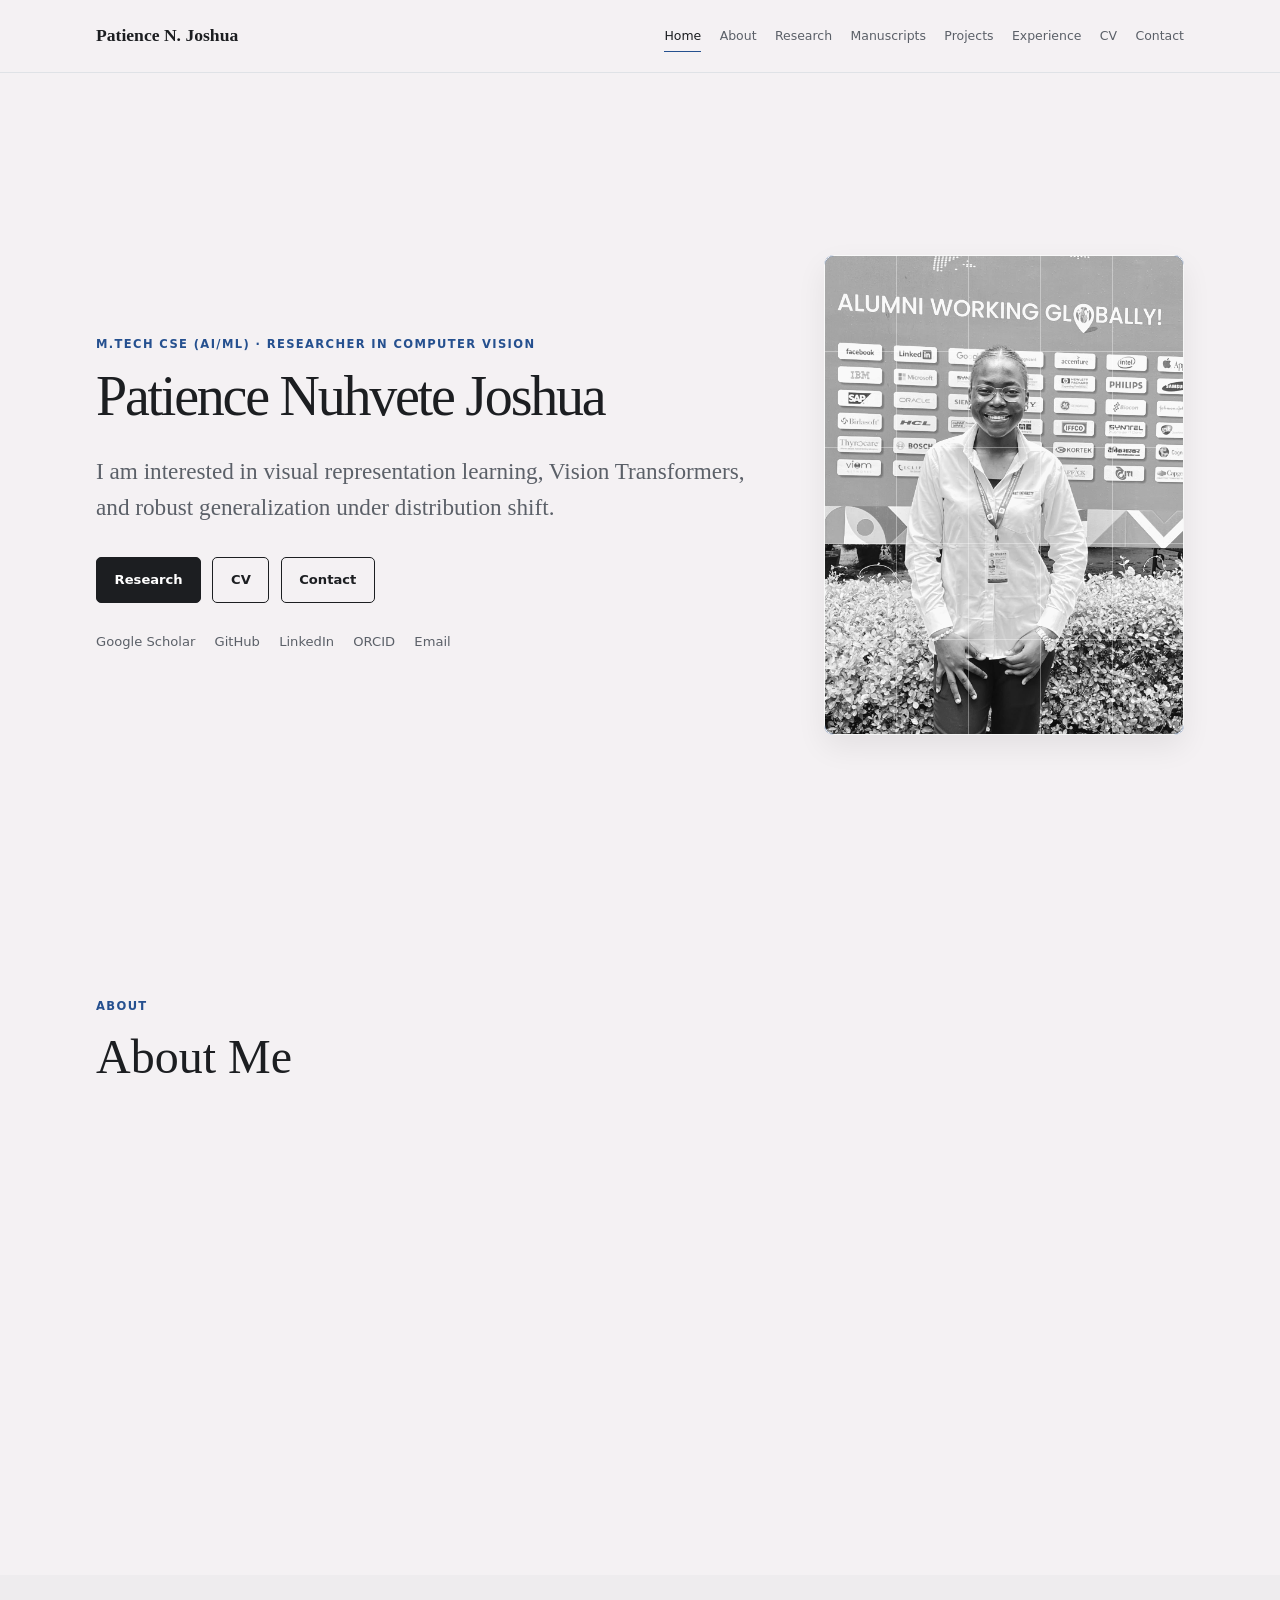
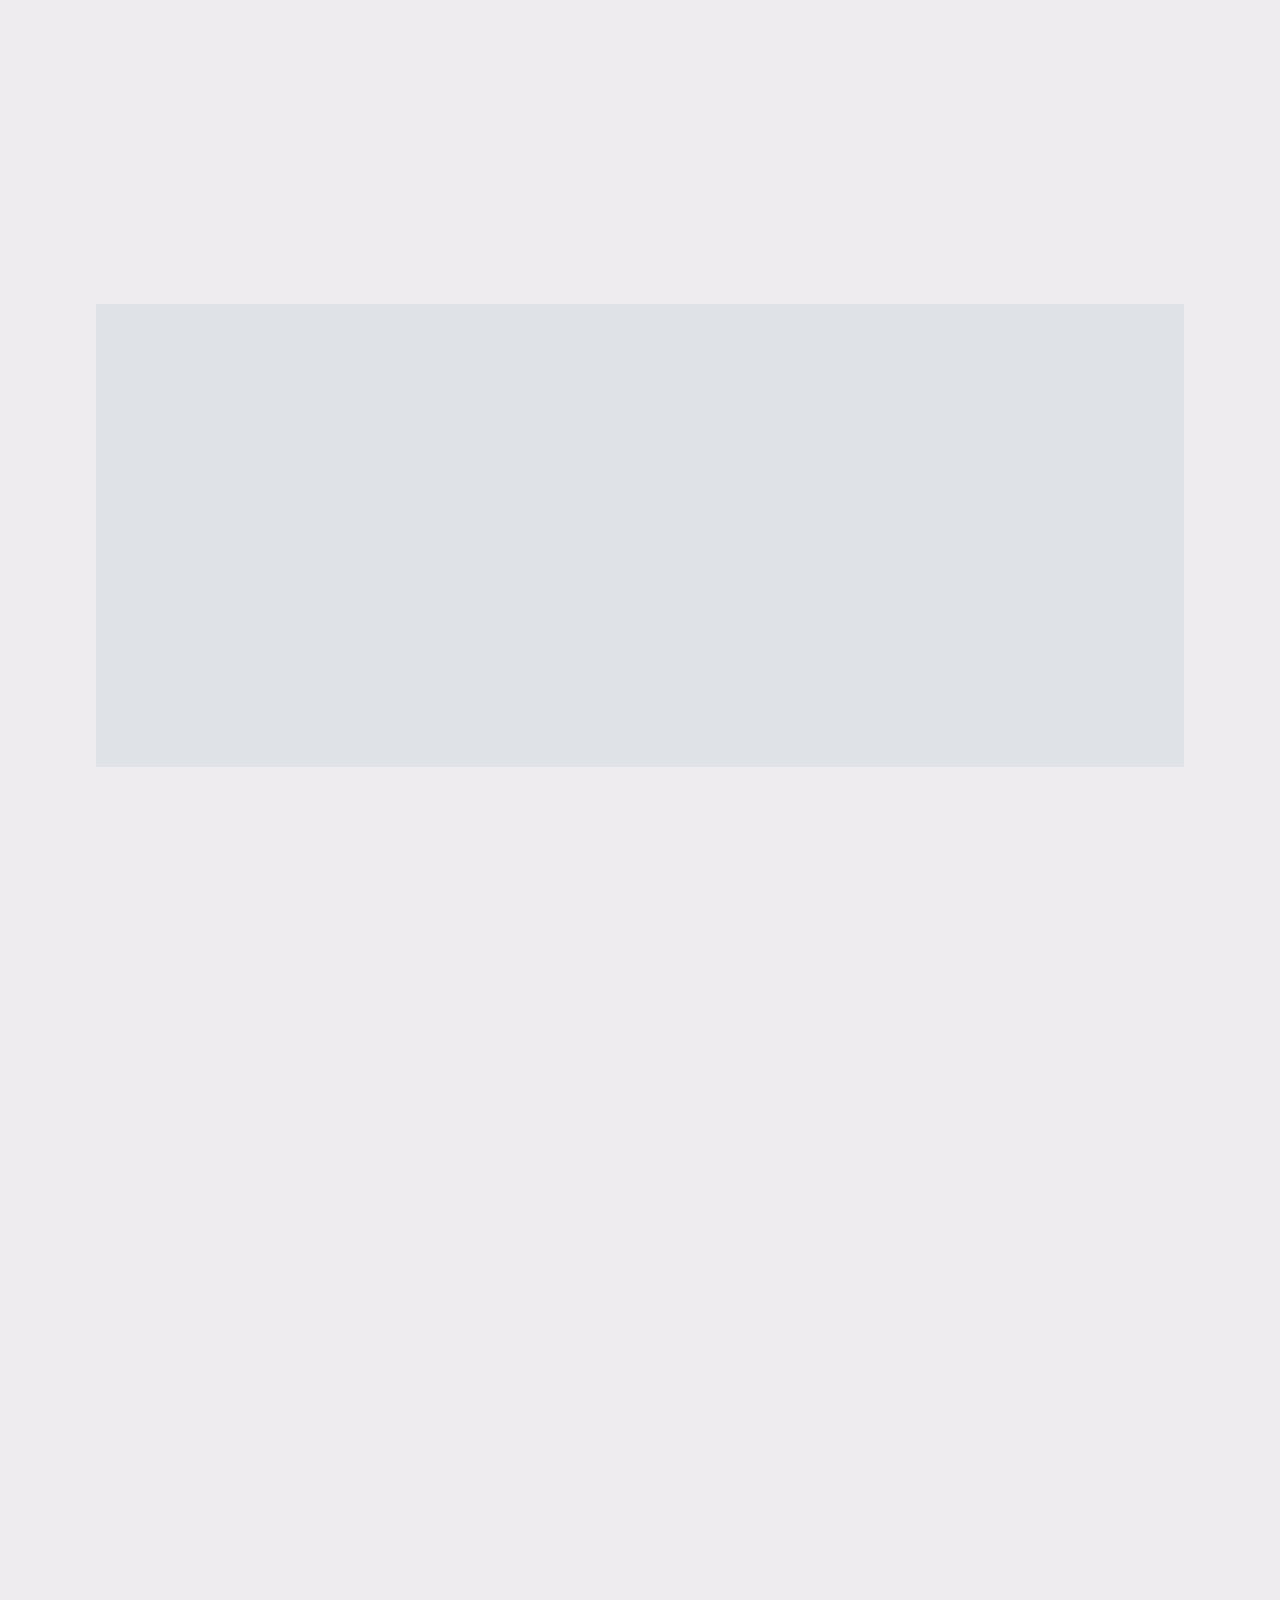
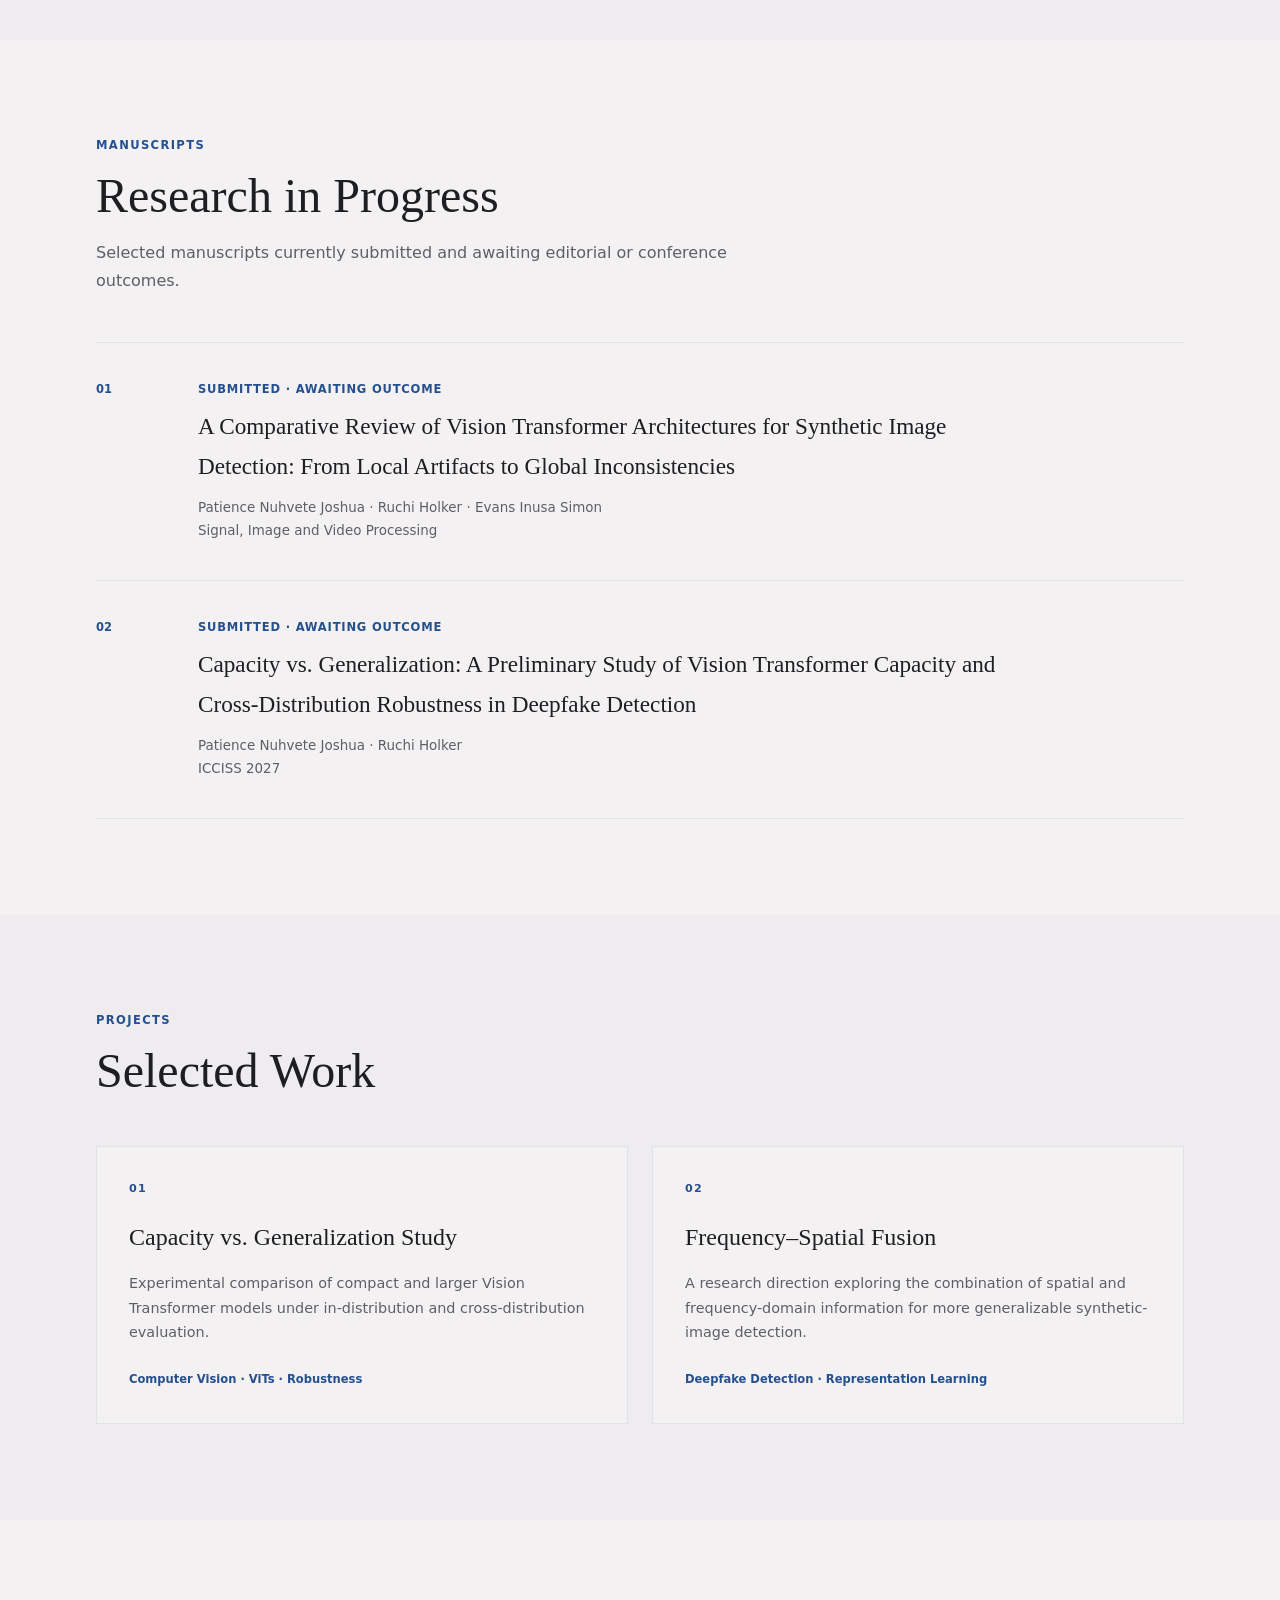
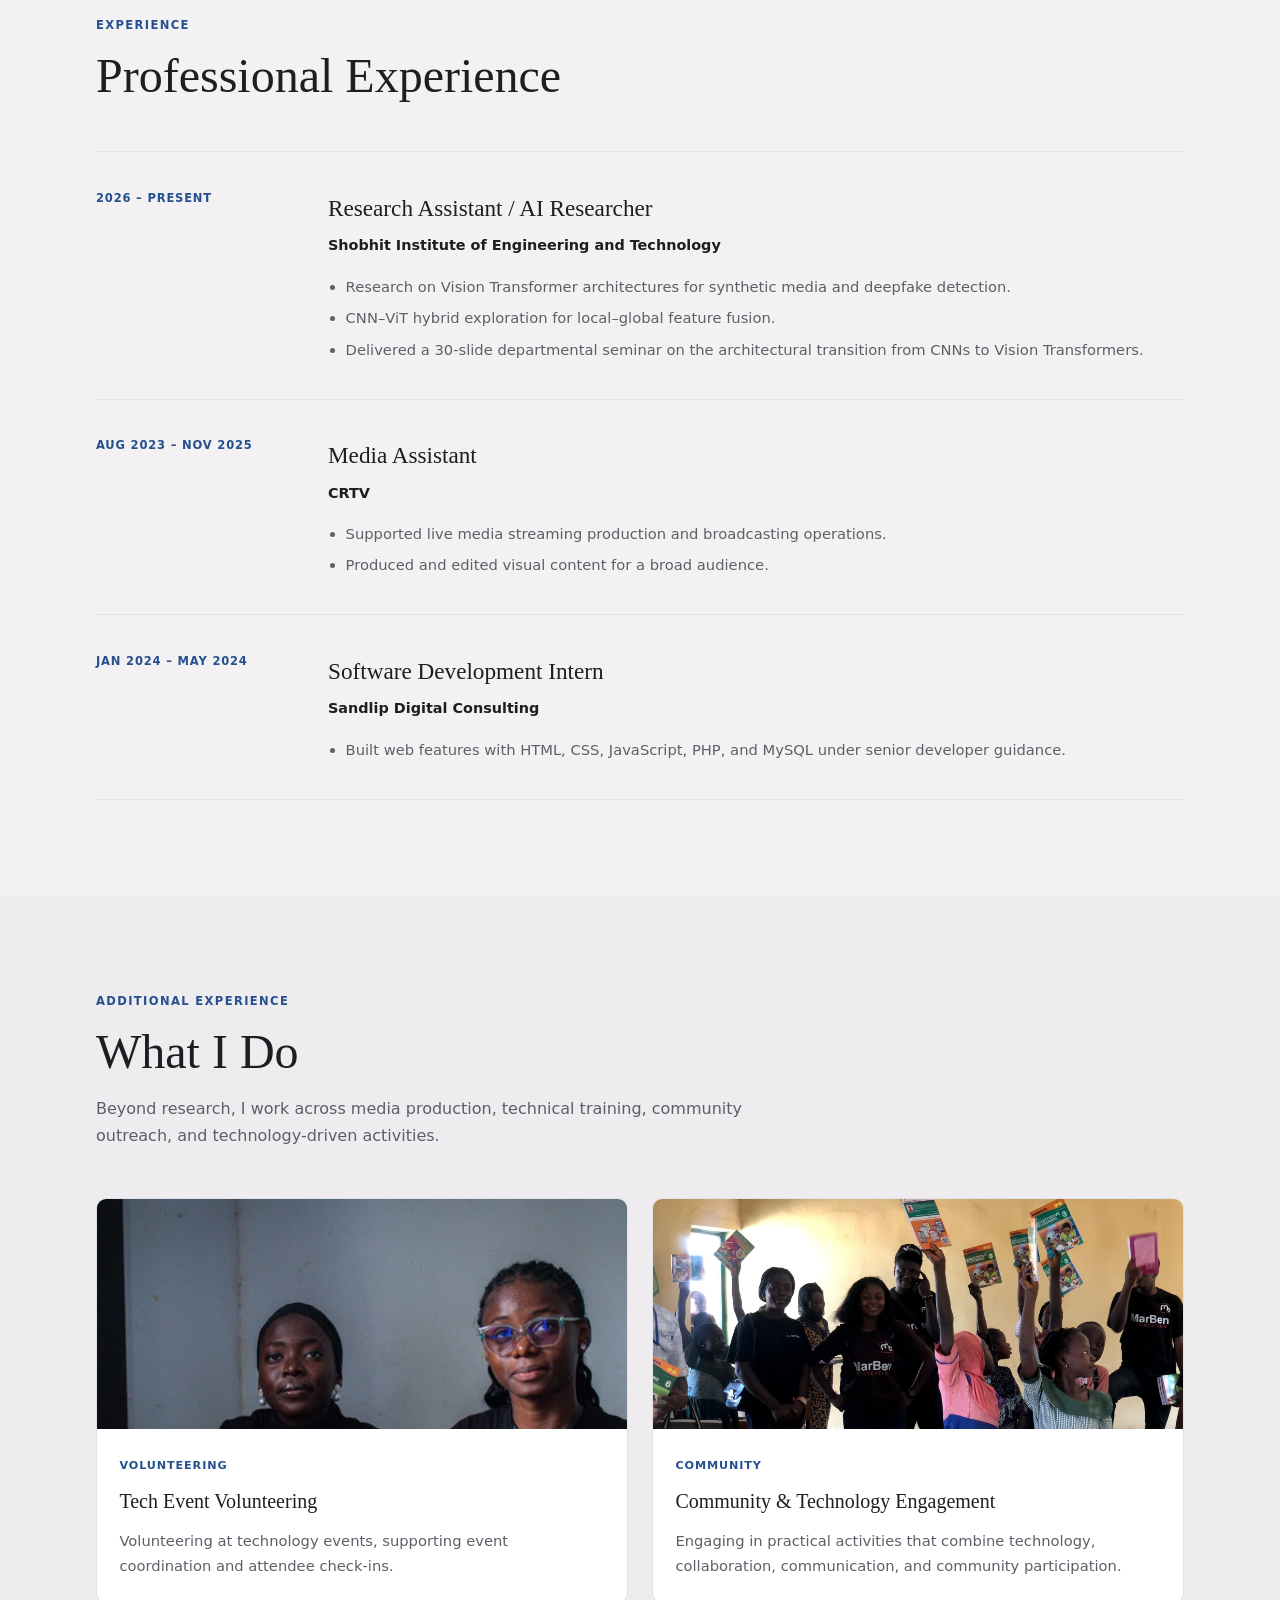
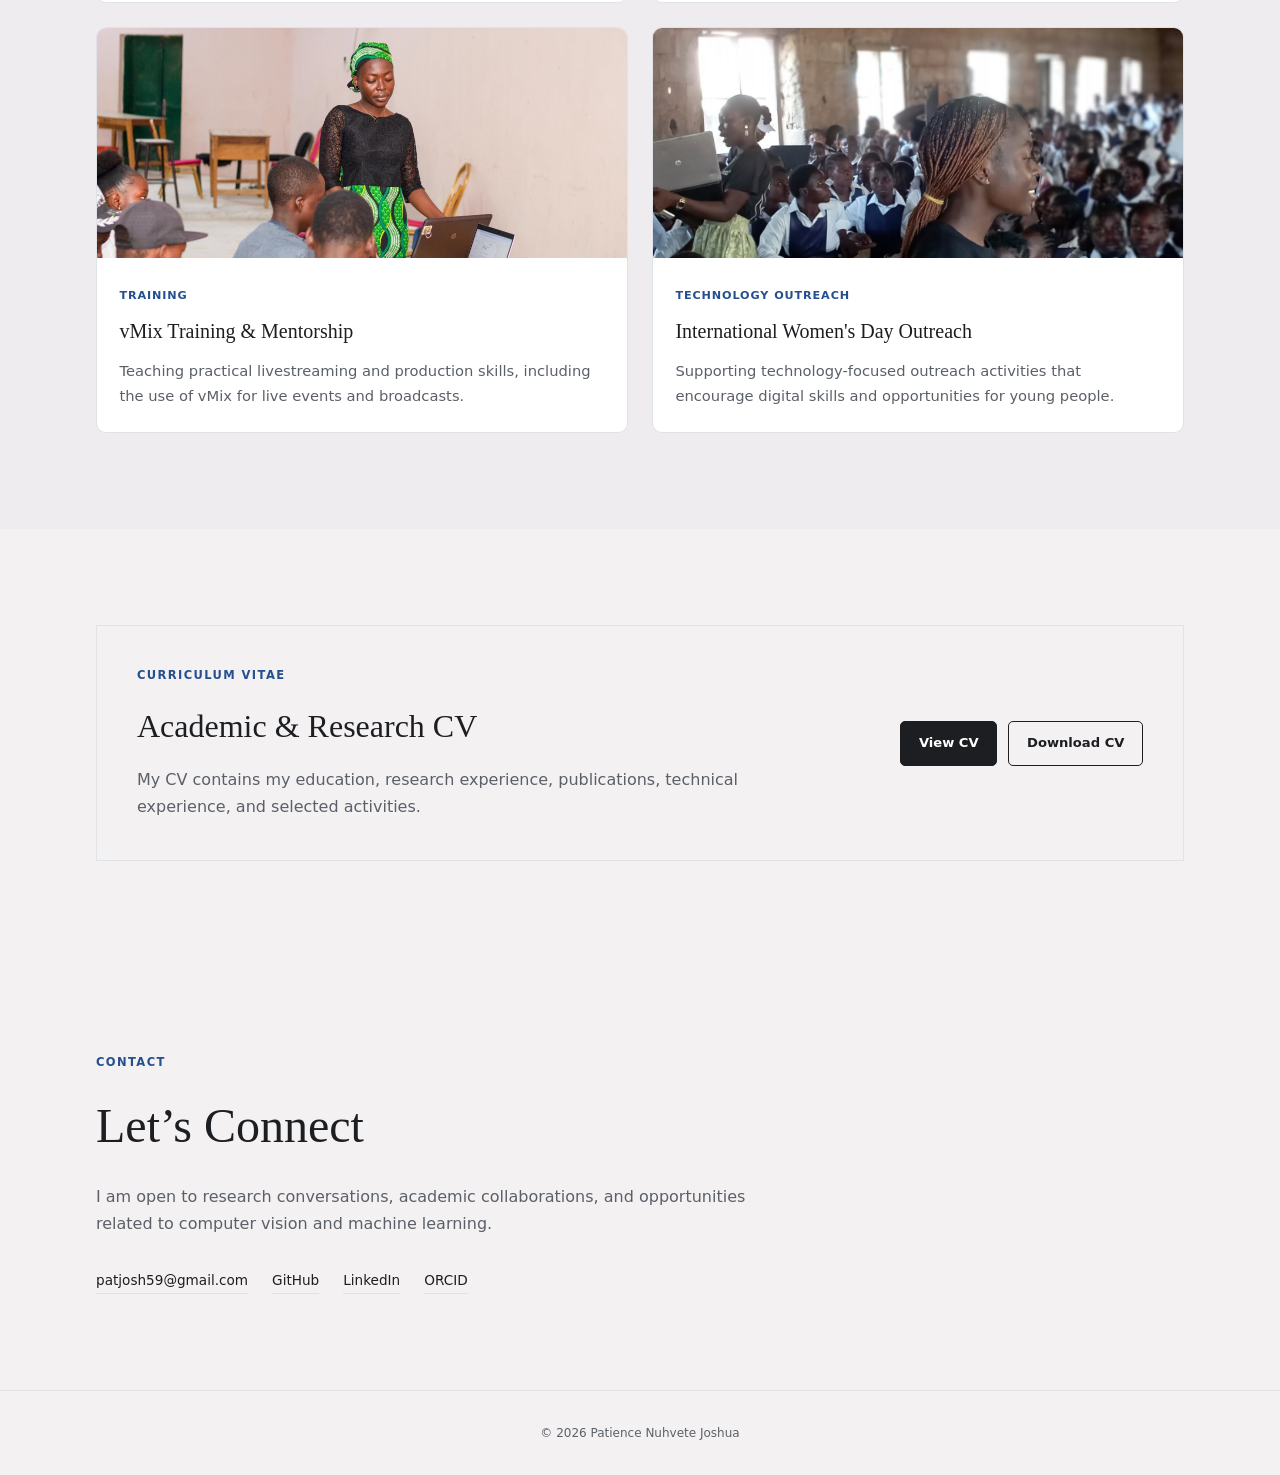
==== index.html @ 72b71de8 "Move site to repo root" ====
<!DOCTYPE html>
<html lang="en">

<head>
  <meta charset="UTF-8">
  <meta name="viewport" content="width=device-width, initial-scale=1.0">

  <title>Patience Nuhvete Joshua | Computer Vision Researcher</title>

  <meta
    name="description"
    content="Personal academic website of Patience Nuhvete Joshua, an M.Tech CSE (AI/ML) researcher working in computer vision, Vision Transformers, and robust generalization."
  >

  <link rel="stylesheet" href="style.css">
</head>

<body>

  <a class="skip" href="#main">Skip to content</a>

  <!-- HEADER -->
  <header class="site-header">

    <div class="wrap bar">

      <a class="brand" href="#home">
        Patience N. Joshua
      </a>

      <button
        class="menu-btn"
        aria-expanded="false"
        aria-controls="nav"
        type="button"
      >
        Menu
      </button>

      <nav id="nav" aria-label="Main navigation">
        <a href="#home">Home</a>
        <a href="#about">About</a>
        <a href="#research">Research</a>
        <a href="#manuscripts">Manuscripts</a>
        <a href="#projects">Projects</a>
        <a href="#experience">Experience</a>
        <a href="#cv">CV</a>
        <a href="#contact">Contact</a>
      </nav>

    </div>

  </header>


  <main id="main">


    <!-- HOME -->
    <section id="home" class="hero">

      <div class="wrap hero-inner">

        <div class="hero-content">

          <p class="eyebrow reveal">
            M.Tech CSE (AI/ML) · Researcher in Computer Vision
          </p>

          <h1 class="reveal reveal-delay-1">
            Patience Nuhvete Joshua
          </h1>

          <p class="hero-text reveal reveal-delay-2">
            I am interested in visual representation learning,
            Vision Transformers, and robust generalization under
            distribution shift.
          </p>

          <div class="actions reveal reveal-delay-3">

            <a class="btn primary" href="#research">
              Research
            </a>

            <a class="btn secondary" href="#cv">
              CV
            </a>

            <a class="btn secondary" href="#contact">
              Contact
            </a>

          </div>

          <div class="links reveal reveal-delay-4">

            <a
              href="https://scholar.google.com/"
              target="_blank"
              rel="noopener noreferrer"
            >
              Google Scholar
            </a>

            <a
              href="https://github.com/PatJosh-Codes"
              target="_blank"
              rel="noopener noreferrer"
            >
              GitHub
            </a>

            <a
              href="https://www.linkedin.com/in/patience-n-joshua/"
              target="_blank"
              rel="noopener noreferrer"
            >
              LinkedIn
            </a>

            <a
              href="https://orcid.org/0009-0008-9416-284X"
              target="_blank"
              rel="noopener noreferrer"
            >
              ORCID
            </a>

            <a href="mailto:patjosh59@gmail.com">
              Email
            </a>

          </div>

        </div>


        <div class="hero-photo reveal reveal-delay-2">

          <img
            class="hero-image"
            src="assets/images/hero.jpeg"
            alt="Patience Nuhvete Joshua speaking at a technology event, smiling with two colleagues"
            width="900"
            height="708"
          >

        </div>

      </div>

    </section>


    <!-- ABOUT -->
    <section id="about" class="section">

      <div class="wrap">

        <div class="section-heading reveal">

          <p class="eyebrow">About</p>

          <h2>About Me</h2>

        </div>


        <div class="about">

          <div class="about-text reveal">

            <p>
              I am an M.Tech Computer Science and Engineering student
              specializing in Artificial Intelligence and Machine Learning
              at Shobhit Institute of Engineering & Technology, Meerut,
              India, under the supervision of Dr. Ruchi Holker.
            </p>

            <p>
              My research interests are centered on visual representation
              learning, Vision Transformers, model capacity, and robust
              generalization under distribution shift.
            </p>

            <p>
              I use synthetic-image and deepfake detection as a practical
              testbed for studying how visual models behave when the data
              distribution changes.
            </p>

            <p>
              Before my M.Tech, I completed a B.Sc. in Computer Science
              at Taraba State University, Nigeria, in February 2025.
            </p>

          </div>


          <div class="portrait reveal reveal-delay-1">

            <img
              class="portrait-photo"
              src="assets/images/portrait.jpg"
              alt="Portrait of Patience Nuhvete Joshua"
              width="180"
              height="180"
              loading="lazy"
            >

            <p class="portrait-caption">
              M.Tech CSE (AI/ML)<br>
              Shobhit Institute of Engineering & Technology
            </p>

          </div>

        </div>

      </div>

    </section>


    <!-- RESEARCH -->
    <section id="research" class="section section-alt">

      <div class="wrap">

        <div class="section-heading reveal">

          <p class="eyebrow">Research</p>

          <h2>Research Interests</h2>

          <p>
            My current work explores how visual models learn representations,
            how model capacity affects generalization, and how models respond
            when the data distribution changes.
          </p>

        </div>


        <div class="research-grid">

          <article class="research-card reveal">

            <span class="card-number">01</span>

            <h3>
              Visual Representation Learning
            </h3>

            <p>
              Understanding how vision models encode visual information
              and how learned representations transfer across datasets
              and tasks.
            </p>

          </article>


          <article class="research-card reveal reveal-delay-1">

            <span class="card-number">02</span>

            <h3>
              Vision Transformers
            </h3>

            <p>
              Studying transformer-based visual architectures, their
              capacity, computational requirements, and representation
              quality.
            </p>

          </article>


          <article class="research-card reveal reveal-delay-2">

            <span class="card-number">03</span>

            <h3>
              Distribution Shift
            </h3>

            <p>
              Investigating why strong in-distribution performance can
              fail to transfer when the data source, generator, or visual
              distribution changes.
            </p>

          </article>


          <article class="research-card reveal reveal-delay-3">

            <span class="card-number">04</span>

            <h3>
              Model Adaptation
            </h3>

            <p>
              Exploring what should be changed or preserved when adapting
              vision foundation models to new environments and tasks.
            </p>

          </article>

        </div>


        <!-- CURRENT STUDY -->
        <div class="research-study reveal">

          <div class="study-heading">

            <p class="eyebrow">Current Study</p>

            <h3>
              Capacity vs. Generalization
            </h3>

          </div>

          <p>
            My current experimental work studies whether increasing model
            capacity necessarily improves robustness when a vision model
            encounters a new data distribution.
          </p>


          <div class="model-comparison">

            <div class="model-box">

              <span class="model-label">
                DeiT-Tiny
              </span>

              <strong>5.5M</strong>

              <small>parameters</small>

            </div>


            <div class="model-box">

              <span class="model-label">
                ViT-Base
              </span>

              <strong>85.8M</strong>

              <small>parameters</small>

            </div>

          </div>


          <div class="table-wrap">

            <table>

              <thead>

                <tr>
                  <th>Model</th>
                  <th>Seed</th>
                  <th>ID ROC-AUC</th>
                  <th>Cross ROC-AUC</th>
                </tr>

              </thead>

              <tbody>

                <tr>
                  <td>DeiT-Tiny</td>
                  <td>42</td>
                  <td>0.999899</td>
                  <td>0.523710</td>
                </tr>

                <tr>
                  <td>DeiT-Tiny</td>
                  <td>123</td>
                  <td>0.999950</td>
                  <td>0.511677</td>
                </tr>

                <tr>
                  <td>ViT-Base</td>
                  <td>42</td>
                  <td>0.998747</td>
                  <td>0.539869</td>
                </tr>

              </tbody>

            </table>

          </div>


          <p class="research-note">
            These preliminary results show a large difference between
            in-distribution and cross-distribution performance. The study
            is ongoing, and the current evidence is not sufficient to make
            a general conclusion about model capacity.
          </p>

        </div>

      </div>

    </section>


    <!-- MANUSCRIPTS -->
    <section id="manuscripts" class="section">

      <div class="wrap">

        <div class="section-heading reveal">

          <p class="eyebrow">Manuscripts</p>

          <h2>Research in Progress</h2>

          <p>
            Selected manuscripts currently submitted and awaiting editorial
            or conference outcomes.
          </p>

        </div>


        <div class="publication-list">

          <article class="pub reveal">

            <div class="pub-number">
              01
            </div>

            <div>

              <p class="pub-status">
                Submitted · Awaiting Outcome
              </p>

              <h3>
                A Comparative Review of Vision Transformer Architectures
                for Synthetic Image Detection: From Local Artifacts to
                Global Inconsistencies
              </h3>

              <p class="pub-authors">
                Patience Nuhvete Joshua · Ruchi Holker · Evans Inusa Simon
              </p>

              <p class="pub-venue">
                Signal, Image and Video Processing
              </p>

            </div>

          </article>


          <article class="pub reveal reveal-delay-1">

            <div class="pub-number">
              02
            </div>

            <div>

              <p class="pub-status">
                Submitted · Awaiting Outcome
              </p>

              <h3>
                Capacity vs. Generalization: A Preliminary Study of
                Vision Transformer Capacity and Cross-Distribution
                Robustness in Deepfake Detection
              </h3>

              <p class="pub-authors">
                Patience Nuhvete Joshua · Ruchi Holker
              </p>

              <p class="pub-venue">
                ICCISS 2027
              </p>

            </div>

          </article>

        </div>

      </div>

    </section>


    <!-- PROJECTS -->
    <section id="projects" class="section section-alt">

      <div class="wrap">

        <div class="section-heading reveal">

          <p class="eyebrow">Projects</p>

          <h2>Selected Work</h2>

        </div>


        <div class="project-grid">

          <article class="project-card reveal">

            <span class="card-number">01</span>

            <h3>
              Capacity vs. Generalization Study
            </h3>

            <p>
              Experimental comparison of compact and larger Vision
              Transformer models under in-distribution and
              cross-distribution evaluation.
            </p>

            <span class="project-meta">
              Computer Vision · ViTs · Robustness
            </span>

          </article>


          <article class="project-card reveal reveal-delay-1">

            <span class="card-number">02</span>

            <h3>
              Frequency–Spatial Fusion
            </h3>

            <p>
              A research direction exploring the combination of spatial
              and frequency-domain information for more generalizable
              synthetic-image detection.
            </p>

            <span class="project-meta">
              Deepfake Detection · Representation Learning
            </span>

          </article>

        </div>

      </div>

    </section>


    <!-- EXPERIENCE -->
    <section id="experience" class="section">

      <div class="wrap">

        <div class="section-heading reveal">

          <p class="eyebrow">Experience</p>

          <h2>Professional Experience</h2>

        </div>


        <div class="timeline">

          <article class="job reveal">

            <p class="job-date">2026 – Present</p>

            <div class="job-body">

              <h3>Research Assistant / AI Researcher</h3>

              <p class="job-org">
                Shobhit Institute of Engineering and Technology
              </p>

              <ul>
                <li>
                  Research on Vision Transformer architectures for
                  synthetic media and deepfake detection.
                </li>
                <li>
                  CNN–ViT hybrid exploration for local–global feature fusion.
                </li>
                <li>
                  Delivered a 30-slide departmental seminar on the
                  architectural transition from CNNs to Vision Transformers.
                </li>
              </ul>

            </div>

          </article>


          <article class="job reveal reveal-delay-1">

            <p class="job-date">Aug 2023 – Nov 2025</p>

            <div class="job-body">

              <h3>Media Assistant</h3>

              <p class="job-org">CRTV</p>

              <ul>
                <li>
                  Supported live media streaming production and
                  broadcasting operations.
                </li>
                <li>
                  Produced and edited visual content for a broad audience.
                </li>
              </ul>

            </div>

          </article>


          <article class="job reveal reveal-delay-2">

            <p class="job-date">Jan 2024 – May 2024</p>

            <div class="job-body">

              <h3>Software Development Intern</h3>

              <p class="job-org">Sandlip Digital Consulting</p>

              <ul>
                <li>
                  Built web features with HTML, CSS, JavaScript, PHP, and
                  MySQL under senior developer guidance.
                </li>
              </ul>

            </div>

          </article>

        </div>

      </div>

    </section>


    <!-- ACTIVITIES -->
    <section id="activities" class="section section-alt">

      <div class="wrap">

        <div class="section-heading reveal">

          <p class="eyebrow">
            Additional Experience
          </p>

          <h2>
            What I Do
          </h2>

          <p>
            Beyond research, I work across media production, technical
            training, community outreach, and technology-driven activities.
          </p>

        </div>


        <div class="experience-grid">


          <!-- FIRST VOLUNTEERING -->

          <article class="experience-card reveal">

            <div class="experience-image">

              <img
                class="img-top"
                src="assets/images/volunteering.jpeg"
                alt="Volunteers at a technology event check-in table with lanyards and badges"
                loading="lazy"
              >

            </div>

            <div class="experience-content">

              <span class="experience-tag">
                Volunteering
              </span>

              <h3>
                Tech Event Volunteering
              </h3>

              <p>
                Volunteering at technology events, supporting event
                coordination and attendee check-ins.
              </p>

            </div>

          </article>


          <!-- MARBEN -->

          <article class="experience-card reveal reveal-delay-1">

            <div class="experience-image">

              <img
                src="assets/images/marben.jpg"
                alt="Community and technology engagement"
                loading="lazy"
              >

            </div>

            <div class="experience-content">

              <span class="experience-tag">
                Community
              </span>

              <h3>
                Community & Technology Engagement
              </h3>

              <p>
                Engaging in practical activities that combine technology,
                collaboration, communication, and community participation.
              </p>

            </div>

          </article>


          <!-- VMIX CLASS -->

          <article class="experience-card reveal reveal-delay-2">

            <div class="experience-image">

              <img
                src="assets/images/vmix-class.jpg"
                alt="vMix training class"
                loading="lazy"
              >

            </div>

            <div class="experience-content">

              <span class="experience-tag">
                Training
              </span>

              <h3>
                vMix Training & Mentorship
              </h3>

              <p>
                Teaching practical livestreaming and production skills,
                including the use of vMix for live events and broadcasts.
              </p>

            </div>

          </article>


          <!-- IWD DAY -->

          <article class="experience-card reveal reveal-delay-3">

            <div class="experience-image">

              <img
                src="assets/images/iwd%20day.jpg"
                alt="International Women's Day technology outreach"
                loading="lazy"
              >

            </div>

            <div class="experience-content">

              <span class="experience-tag">
                Technology Outreach
              </span>

              <h3>
                International Women's Day Outreach
              </h3>

              <p>
                Supporting technology-focused outreach activities that
                encourage digital skills and opportunities for young people.
              </p>

            </div>

          </article>


        </div>

      </div>

    </section>


    <!-- CV -->
    <section id="cv" class="section">

      <div class="wrap">

        <div class="cv-box reveal">

          <div>

            <p class="eyebrow">
              Curriculum Vitae
            </p>

            <h2>
              Academic & Research CV
            </h2>

            <p>
              My CV contains my education, research experience,
              publications, technical experience, and selected activities.
            </p>

          </div>


          <div class="cv-actions">

            <a
              class="btn primary"
              href="assets/Patience_Nuhvete_Joshua_..CV.pdf"
              target="_blank"
              rel="noopener noreferrer"
            >
              View CV
            </a>

            <a
              class="btn secondary"
              href="assets/Patience_Nuhvete_Joshua_..CV.pdf"
              download
            >
              Download CV
            </a>

          </div>

        </div>

      </div>

    </section>


    <!-- CONTACT -->
    <section id="contact" class="section">

      <div class="wrap">

        <div class="contact-box reveal">

          <p class="eyebrow">
            Contact
          </p>

          <h2>
            Let’s Connect
          </h2>

          <p>
            I am open to research conversations, academic collaborations,
            and opportunities related to computer vision and machine learning.
          </p>


          <div class="contact-links">

            <a href="mailto:patjosh59@gmail.com">
              patjosh59@gmail.com
            </a>

            <a
              href="https://github.com/PatJosh-Codes"
              target="_blank"
              rel="noopener noreferrer"
            >
              GitHub
            </a>

            <a
              href="https://www.linkedin.com/in/patience-n-joshua/"
              target="_blank"
              rel="noopener noreferrer"
            >
              LinkedIn
            </a>

            <a
              href="https://orcid.org/0009-0008-9416-284X"
              target="_blank"
              rel="noopener noreferrer"
            >
              ORCID
            </a>

          </div>

        </div>

      </div>

    </section>

  </main>


  <!-- FOOTER -->
  <footer>

    <div class="wrap">
      © <span id="year">2026</span>
      Patience Nuhvete Joshua
    </div>

  </footer>


  <script src="script.js"></script>

</body>
</html>
---- style.css ----
:root {
  --bg: #f4f1f3;
  --surface: #ffffff;
  --ink: #1c1e21;
  --muted: #5b6068;
  --line: #dfe2e6;
  --accent: #25508f;

  --max: 68rem;

  --serif: Georgia, "Times New Roman", serif;

  --sans:
    system-ui,
    -apple-system,
    BlinkMacSystemFont,
    "Segoe UI",
    Roboto,
    Helvetica,
    Arial,
    sans-serif;
}


/* RESET */

* {
  box-sizing: border-box;
}

html {
  scroll-behavior: smooth;
  scroll-padding-top: 80px;
}

body {
  margin: 0;
  background: var(--bg);
  color: var(--ink);
  font-family: var(--sans);
  line-height: 1.7;
}

img {
  max-width: 100%;
}

a {
  color: inherit;
}

button {
  font: inherit;
}


/* GENERAL */

.wrap {
  width: min(calc(100% - 3rem), var(--max));
  margin-inline: auto;
}

.section {
  padding: 6rem 0;
}

.section-alt {
  background: #eeecee;
}

.section-heading {
  max-width: 720px;
  margin-bottom: 3rem;
}

.section-heading h2 {
  margin: 0 0 1rem;
  font-family: var(--serif);
  font-size: clamp(2rem, 4vw, 3rem);
  line-height: 1.15;
  font-weight: 500;
}

.section-heading > p:last-child {
  margin: 0;
  color: var(--muted);
  max-width: 680px;
}

.eyebrow {
  margin: 0 0 0.8rem;
  color: var(--accent);
  font-size: 0.72rem;
  font-weight: 700;
  letter-spacing: 0.12em;
  text-transform: uppercase;
}


/* SKIP */

.skip {
  position: fixed;
  top: 1rem;
  left: 1rem;
  z-index: 2000;

  padding: 0.6rem 0.9rem;

  background: var(--ink);
  color: white;

  text-decoration: none;

  transform: translateY(-150%);
  transition: transform 0.2s ease;
}

.skip:focus {
  transform: translateY(0);
}


/* HEADER */

.site-header {
  position: sticky;
  top: 0;
  z-index: 1000;

  background: rgba(244, 241, 243, 0.97);

  backdrop-filter: blur(10px);
  -webkit-backdrop-filter: blur(10px);

  border-bottom: 1px solid var(--line);
}

.bar {
  min-height: 72px;

  display: flex;
  align-items: center;
  justify-content: space-between;

  gap: 2rem;
}

.brand {
  flex-shrink: 0;

  color: var(--ink);
  text-decoration: none;

  font-family: var(--serif);
  font-size: 1.1rem;
  font-weight: 600;

  white-space: nowrap;
}


/* NAV */

#nav {
  display: flex;
  align-items: center;
  justify-content: flex-end;

  gap: 1.15rem;

  white-space: nowrap;
}

#nav a {
  position: relative;

  display: inline-block;

  padding: 0.35rem 0;

  color: var(--muted);

  text-decoration: none;

  font-size: 0.78rem;
  font-weight: 500;

  transition: color 0.2s ease;
}

#nav a:hover,
#nav a.active {
  color: var(--ink);
}

#nav a::after {
  content: "";

  position: absolute;
  left: 0;
  bottom: 0;

  width: 100%;
  height: 1px;

  background: var(--accent);

  transform: scaleX(0);
  transform-origin: center;

  transition: transform 0.25s ease;
}

#nav a:hover::after,
#nav a.active::after {
  transform: scaleX(1);
}


/* MENU */

.menu-btn {
  display: none;

  align-items: center;
  justify-content: center;

  padding: 0.45rem 0.7rem;

  border: 1px solid var(--line);
  border-radius: 5px;

  background: transparent;
  color: var(--ink);

  cursor: pointer;

  font-size: 0.8rem;
}


/* HERO */

.hero {
  min-height: calc(100vh - 72px);

  display: flex;
  align-items: center;

  padding: 7rem 0 6rem;
}

.hero-inner {
  display: flex;
  align-items: center;
  justify-content: space-between;

  gap: 3.5rem;
}

.hero-content {
  flex: 1;

  min-width: 0;

  max-width: 820px;
}

.hero-photo {
  flex: 0 0 360px;

  width: 360px;
}

.hero-image {
  display: block;

  width: 100%;
  height: auto;

  border: 1px solid var(--line);
  border-radius: 10px;

  box-shadow: 0 12px 30px rgba(0, 0, 0, 0.07);
}


/* HERO IMAGE: blue duotone tint + grid lines */

.hero-photo {
  position: relative;
  isolation: isolate;
}

.hero-image {
  filter: grayscale(1) brightness(1.12) contrast(0.95);
}

/* blue tint */
.hero-photo::before {
  content: "";

  position: absolute;
  inset: 0;

  border-radius: 10px;

  background: var(--accent);
  mix-blend-mode: multiply;
  opacity: 0.8;

  pointer-events: none;
}

/* grid: 4 vertical + 4 horizontal lines */
.hero-photo::after {
  content: "";

  position: absolute;
  inset: 0;

  border-radius: 10px;

  background-image:
    linear-gradient(90deg, rgba(255, 255, 255, 0.35) 0 1.5px, transparent 1.5px),
    linear-gradient(180deg, rgba(255, 255, 255, 0.35) 0 1.5px, transparent 1.5px);
  background-size: 20% 20%;

  pointer-events: none;
}

.hero h1 {
  margin: 0;

  max-width: 850px;

  font-family: var(--serif);

  font-size: clamp(2.6rem, 4.6vw, 3.5rem);

  line-height: 1.02;

  font-weight: 500;

  letter-spacing: -0.04em;
}

.hero-text {
  max-width: 700px;

  margin: 1.8rem 0 2rem;

  color: var(--muted);

  font-family: var(--serif);

  font-size: clamp(1.15rem, 2vw, 1.45rem);

  line-height: 1.55;
}


/* BUTTONS */

.actions {
  display: flex;
  flex-wrap: wrap;

  gap: 0.7rem;

  margin-bottom: 1.8rem;
}

.btn {
  display: inline-flex;

  align-items: center;
  justify-content: center;

  min-height: 44px;

  padding: 0.65rem 1.1rem;

  border: 1px solid var(--ink);
  border-radius: 5px;

  text-decoration: none;

  font-size: 0.82rem;
  font-weight: 600;

  transition:
    background 0.2s ease,
    color 0.2s ease,
    transform 0.2s ease;
}

.btn:hover {
  transform: translateY(-2px);
}

.btn.primary {
  background: var(--ink);
  color: white;
}

.btn.secondary {
  background: transparent;
  color: var(--ink);
}


/* HERO LINKS */

.links {
  display: flex;
  flex-wrap: wrap;
  gap: 1.2rem;
}

.links a {
  color: var(--muted);

  font-size: 0.82rem;

  text-decoration: none;

  border-bottom: 1px solid transparent;

  transition: color 0.2s ease;
}

.links a:hover {
  color: var(--ink);
  border-color: var(--accent);
}


/* ABOUT */

.about {
  display: grid;

  grid-template-columns:
    minmax(0, 1.5fr)
    minmax(220px, 0.7fr);

  gap: 5rem;

  align-items: start;
}

.about-text {
  max-width: 720px;
}

.about-text p {
  margin: 0 0 1.3rem;
  color: var(--muted);
}

.about-text p:first-child {
  color: var(--ink);

  font-family: var(--serif);

  font-size: 1.3rem;

  line-height: 1.6;
}

.portrait {
  text-align: center;
}

.portrait-photo {
  display: block;

  width: 180px;
  height: 180px;

  margin: 0 auto 1rem;

  border: 1px solid var(--line);
  border-radius: 50%;

  object-fit: cover;
  object-position: center;
}

.portrait-caption {
  margin: 0;
  color: var(--muted);
  font-size: 0.78rem;
}


/* RESEARCH */

.research-grid {
  display: grid;

  grid-template-columns: repeat(2, minmax(0, 1fr));

  gap: 1px;

  margin-bottom: 4rem;

  border: 1px solid var(--line);

  background: var(--line);
}

.research-card {
  min-height: 230px;

  padding: 2rem;

  background: var(--bg);
}

.card-number {
  display: block;

  margin-bottom: 1.2rem;

  color: var(--accent);

  font-size: 0.7rem;

  font-weight: 700;

  letter-spacing: 0.1em;
}

.research-card h3 {
  margin: 0 0 0.7rem;

  font-family: var(--serif);

  font-size: 1.45rem;

  font-weight: 500;
}

.research-card p {
  margin: 0;

  color: var(--muted);

  font-size: 0.9rem;
}


/* RESEARCH STUDY */

.research-study {
  max-width: 900px;

  padding-top: 3rem;

  border-top: 1px solid var(--line);
}

.study-heading h3 {
  margin: 0 0 1.2rem;

  font-family: var(--serif);

  font-size: 2rem;

  font-weight: 500;
}

.research-study > p {
  color: var(--muted);
}

.model-comparison {
  display: grid;

  grid-template-columns: repeat(2, minmax(0, 1fr));

  gap: 1rem;

  margin: 2rem 0;
}

.model-box {
  padding: 1.4rem;

  border: 1px solid var(--line);

  background: var(--bg);
}

.model-label {
  display: block;

  margin-bottom: 0.3rem;

  color: var(--muted);

  font-size: 0.75rem;

  text-transform: uppercase;

  letter-spacing: 0.08em;
}

.model-box strong {
  display: block;

  font-family: var(--serif);

  font-size: 2rem;

  font-weight: 500;
}

.model-box small {
  color: var(--muted);
}


/* TABLE */

.table-wrap {
  width: 100%;

  overflow-x: auto;

  border: 1px solid var(--line);
}

table {
  width: 100%;

  border-collapse: collapse;

  background: var(--surface);
}

th,
td {
  padding: 0.9rem 1rem;

  border-bottom: 1px solid var(--line);

  text-align: left;

  font-size: 0.82rem;
}

th {
  background: #eeecee;
}

td {
  color: var(--muted);
}

tr:last-child td {
  border-bottom: none;
}

.research-note {
  margin-top: 1.2rem;

  font-size: 0.82rem;

  font-style: italic;
}


/* MANUSCRIPTS */

.publication-list {
  border-top: 1px solid var(--line);
}

.pub {
  display: grid;

  grid-template-columns: 70px 1fr;

  gap: 2rem;

  padding: 2.3rem 0;

  border-bottom: 1px solid var(--line);
}

.pub-number {
  color: var(--accent);

  font-size: 0.72rem;

  font-weight: 700;
}

.pub-status {
  margin: 0 0 0.5rem;

  color: var(--accent);

  font-size: 0.72rem;

  font-weight: 700;

  letter-spacing: 0.07em;

  text-transform: uppercase;
}

.pub h3 {
  max-width: 800px;

  margin: 0 0 0.7rem;

  font-family: var(--serif);

  font-size: 1.45rem;

  font-weight: 500;
}

.pub-authors,
.pub-venue {
  margin: 0;

  color: var(--muted);

  font-size: 0.84rem;
}


/* PROJECTS */

.project-grid {
  display: grid;

  grid-template-columns: repeat(2, minmax(0, 1fr));

  gap: 1.5rem;
}

.project-card {
  padding: 2rem;

  border: 1px solid var(--line);

  background: var(--bg);

  transition: transform 0.25s ease;
}

.project-card:hover {
  transform: translateY(-4px);
}

.project-card h3 {
  margin: 0 0 0.8rem;

  font-family: var(--serif);

  font-size: 1.5rem;

  font-weight: 500;
}

.project-card p {
  margin: 0 0 1.2rem;

  color: var(--muted);

  font-size: 0.9rem;
}

.project-meta {
  color: var(--accent);

  font-size: 0.72rem;

  font-weight: 700;
}


/* =========================================================
   EXPERIENCE (image cards)
========================================================= */

.experience-grid {
  display: grid;

  grid-template-columns: repeat(2, minmax(0, 1fr));

  gap: 1.5rem;

  margin-top: 2.5rem;
}

.experience-card {
  overflow: hidden;

  border: 1px solid var(--line);

  border-radius: 10px;

  background: var(--surface);

  transition:
    transform 0.25s ease,
    box-shadow 0.25s ease;
}

.experience-card:hover {
  transform: translateY(-5px);

  box-shadow: 0 12px 30px rgba(0, 0, 0, 0.07);
}


/* IMAGES */

.experience-image {
  width: 100%;

  height: 230px;

  overflow: hidden;

  background: #e9ebee;
}

.experience-image img {
  width: 100%;

  height: 100%;

  display: block;

  object-fit: cover;

  transition: transform 0.45s ease;
}

.experience-card:hover .experience-image img {
  transform: scale(1.04);
}

/* Keep the top of the photo (faces) visible */
.experience-image img.img-top {
  object-position: center top;
}


/* EXPERIENCE TEXT */

.experience-content {
  padding: 1.35rem 1.4rem 1.5rem;
}

.experience-tag {
  display: inline-block;

  margin-bottom: 0.55rem;

  color: var(--accent);

  font-size: 0.7rem;

  font-weight: 700;

  letter-spacing: 0.08em;

  text-transform: uppercase;
}

.experience-content h3 {
  margin: 0 0 0.65rem;

  font-family: var(--serif);

  font-size: 1.25rem;

  font-weight: 500;
}

.experience-content p {
  margin: 0;

  color: var(--muted);

  font-size: 0.92rem;

  line-height: 1.7;
}


/* PROFESSIONAL EXPERIENCE */

.timeline {
  border-top: 1px solid var(--line);
}

.job {
  display: grid;

  grid-template-columns: 200px 1fr;

  gap: 2rem;

  padding: 2.3rem 0;

  border-bottom: 1px solid var(--line);
}

.job-date {
  margin: 0;

  color: var(--accent);

  font-size: 0.72rem;

  font-weight: 700;

  letter-spacing: 0.07em;

  text-transform: uppercase;
}

.job-body h3 {
  margin: 0 0 0.3rem;

  font-family: var(--serif);

  font-size: 1.45rem;

  font-weight: 500;
}

.job-org {
  margin: 0 0 1rem;

  color: var(--ink);

  font-size: 0.9rem;

  font-weight: 600;
}

.job-body ul {
  margin: 0;

  padding-left: 1.1rem;

  color: var(--muted);

  font-size: 0.92rem;
}

.job-body li + li {
  margin-top: 0.4rem;
}


/* CV */

.cv-box {
  display: flex;

  align-items: center;

  justify-content: space-between;

  gap: 3rem;

  padding: 2.5rem;

  border: 1px solid var(--line);

  background: var(--bg);
}

.cv-box h2 {
  margin: 0 0 0.8rem;

  font-family: var(--serif);

  font-size: 2rem;

  font-weight: 500;
}

.cv-box p:not(.eyebrow) {
  max-width: 650px;

  margin: 0;

  color: var(--muted);
}

.cv-actions {
  display: flex;

  flex-wrap: wrap;

  gap: 0.7rem;

  flex-shrink: 0;
}


/* CONTACT */

.contact-box {
  max-width: 800px;
}

.contact-box h2 {
  margin: 0 0 1rem;

  font-family: var(--serif);

  font-size: clamp(2rem, 4vw, 3rem);

  font-weight: 500;
}

.contact-box > p:not(.eyebrow) {
  max-width: 650px;

  color: var(--muted);
}

.contact-links {
  display: flex;

  flex-wrap: wrap;

  gap: 1rem 1.5rem;

  margin-top: 2rem;
}

.contact-links a {
  color: var(--ink);

  text-decoration: none;

  font-size: 0.85rem;

  border-bottom: 1px solid var(--line);
}

.contact-links a:hover {
  color: var(--accent);

  border-color: var(--accent);
}


/* FOOTER */

footer {
  padding: 2rem 0;

  border-top: 1px solid var(--line);

  color: var(--muted);

  font-size: 0.75rem;

  text-align: center;
}


/* SCROLL REVEAL */

.reveal {
  opacity: 0;

  transform: translateY(24px);

  transition:
    opacity 0.7s ease,
    transform 0.7s ease;
}

.reveal.visible {
  opacity: 1;

  transform: translateY(0);
}

.reveal-delay-1 {
  transition-delay: 0.1s;
}

.reveal-delay-2 {
  transition-delay: 0.2s;
}

.reveal-delay-3 {
  transition-delay: 0.3s;
}

.reveal-delay-4 {
  transition-delay: 0.4s;
}


/* HERO ANIMATION */

.hero .reveal {
  animation: heroIn 0.8s ease both;
}

@keyframes heroIn {

  from {
    opacity: 0;
    transform: translateY(20px);
  }

  to {
    opacity: 1;
    transform: translateY(0);
  }

}


/* TABLET */

@media (max-width: 1050px) {

  #nav {
    gap: 0.8rem;
  }

  #nav a {
    font-size: 0.73rem;
  }

  .hero-inner {
    gap: 2.5rem;
  }

  .hero-photo {
    flex-basis: 300px;

    width: 300px;
  }

}


/* MOBILE */

@media (max-width: 780px) {

  .wrap {
    width: min(calc(100% - 2rem), var(--max));
  }

  .bar {
    min-height: 64px;
  }

  .menu-btn {
    display: inline-flex;
  }

  #nav {
    position: absolute;

    top: 64px;

    left: 0;
    right: 0;

    display: none;

    flex-direction: column;

    align-items: stretch;

    gap: 0;

    padding: 0.5rem 1rem 1rem;

    background: rgba(244, 241, 243, 0.98);

    border-bottom: 1px solid var(--line);
  }

  #nav.open {
    display: flex;

    animation: menuIn 0.25s ease both;
  }

  #nav a {
    padding: 0.75rem 0;

    font-size: 0.82rem;

    border-bottom: 1px solid var(--line);
  }

  #nav a:last-child {
    border-bottom: none;
  }

  #nav a::after {
    display: none;
  }

  .section {
    padding: 4.5rem 0;
  }

  .hero {
    min-height: auto;

    padding: 5rem 0 5rem;
  }

  .hero-inner {
    flex-direction: column;

    align-items: flex-start;

    gap: 2.5rem;
  }

  .hero-photo {
    flex: none;

    width: 100%;

    max-width: 420px;
  }

  .about {
    grid-template-columns: 1fr;

    gap: 2.5rem;
  }

  .portrait {
    order: -1;

    text-align: left;
  }

  .portrait-photo {
    margin-left: 0;
  }

  .research-grid {
    grid-template-columns: 1fr;
  }

  .project-grid {
    grid-template-columns: 1fr;
  }

  .experience-grid {
    grid-template-columns: 1fr;
  }

  .job {
    grid-template-columns: 1fr;

    gap: 0.7rem;
  }

  .experience-image {
    height: 250px;
  }

  .cv-box {
    flex-direction: column;

    align-items: flex-start;
  }

}


/* SMALL MOBILE */

@media (max-width: 480px) {

  .wrap {
    width: min(calc(100% - 1.5rem), var(--max));
  }

  .hero h1 {
    font-size: 2.6rem;
  }

  .hero-text {
    font-size: 1.05rem;
  }

  .actions {
    flex-direction: column;
  }

  .btn {
    width: 100%;
  }

  .links {
    gap: 0.8rem 1rem;
  }

  .model-comparison {
    grid-template-columns: 1fr;
  }

  .pub {
    grid-template-columns: 1fr;

    gap: 0.7rem;
  }

  .experience-image {
    height: 210px;
  }

  .experience-content {
    padding: 1.15rem;
  }

  .cv-box {
    padding: 1.5rem;
  }

  .cv-actions {
    width: 100%;

    flex-direction: column;
  }

}


/* MENU ANIMATION */

@keyframes menuIn {

  from {
    opacity: 0;
    transform: translateY(-8px);
  }

  to {
    opacity: 1;
    transform: translateY(0);
  }

}


/* REDUCED MOTION */

@media (prefers-reduced-motion: reduce) {

  html {
    scroll-behavior: auto;
  }

  *,
  *::before,
  *::after {

    animation-duration: 0.01ms !important;

    animation-iteration-count: 1 !important;

    transition-duration: 0.01ms !important;
  }

  .reveal {
    opacity: 1;

    transform: none;
  }

}
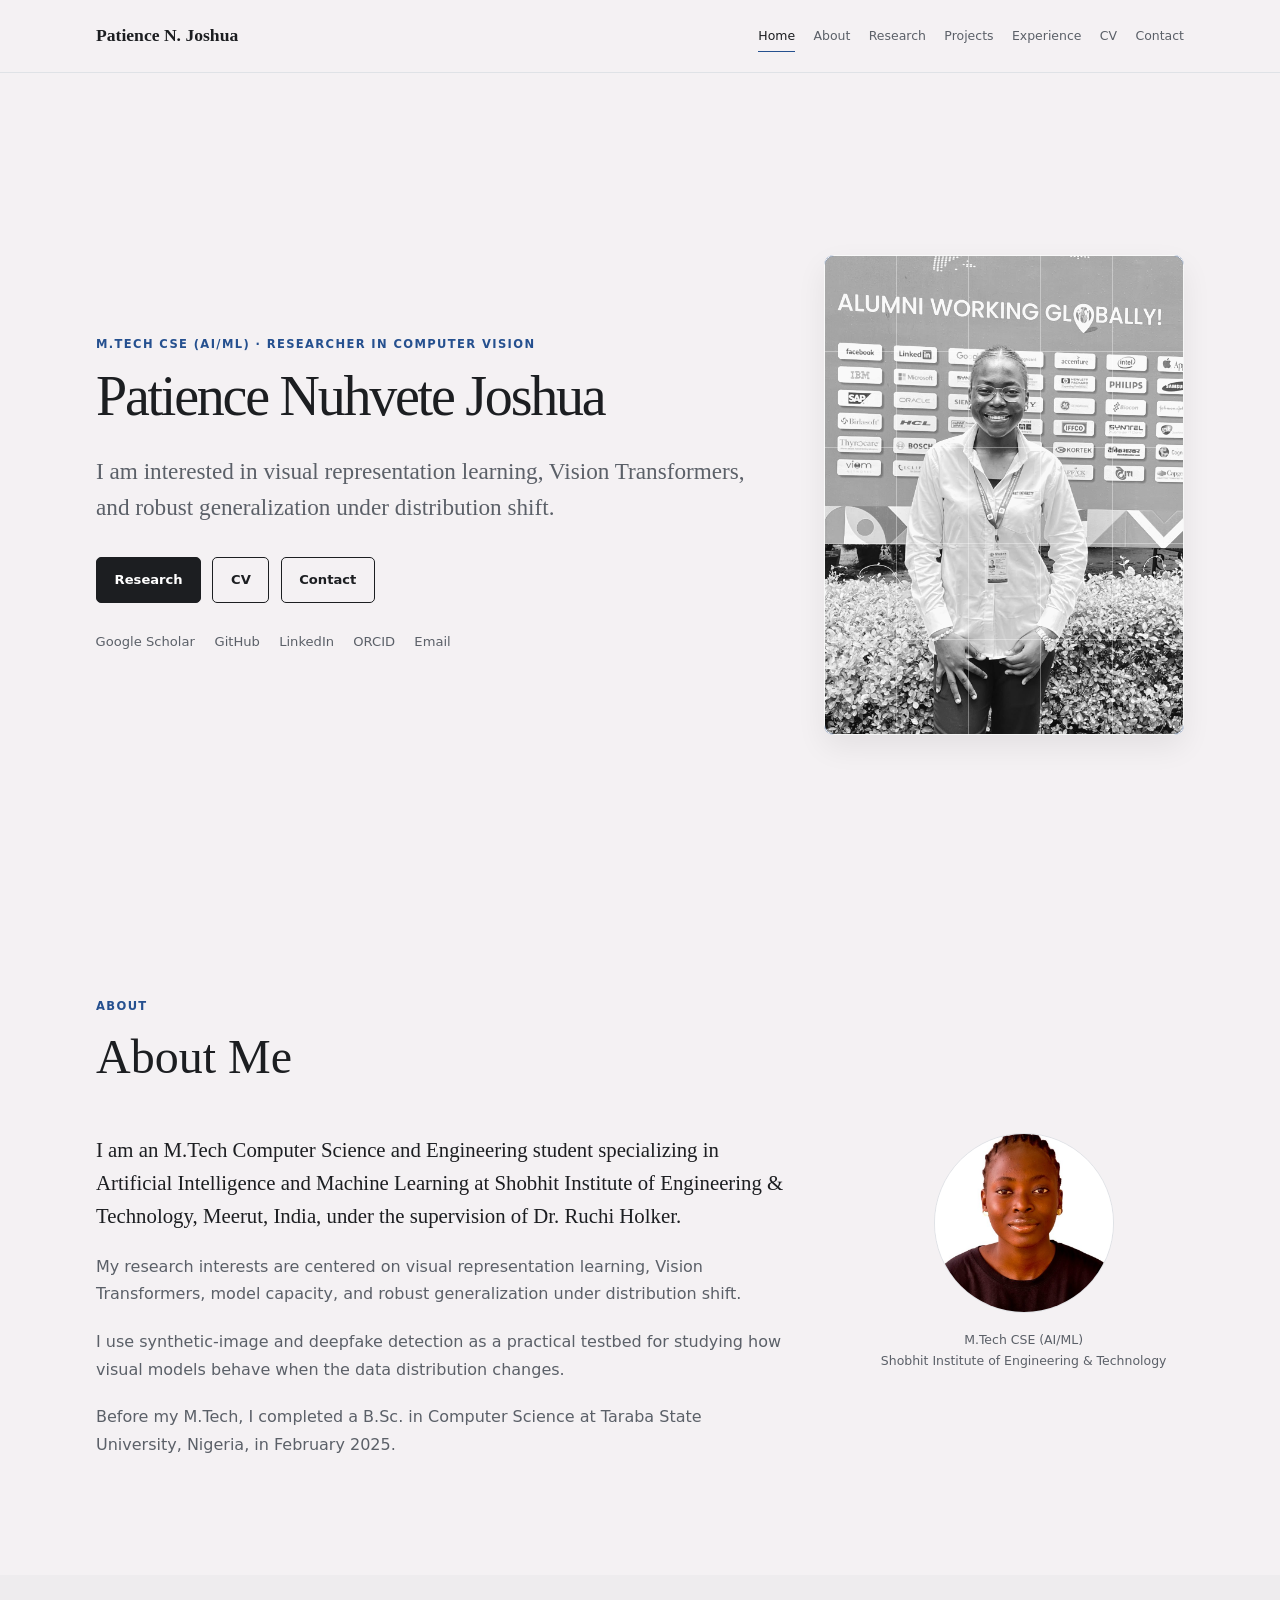
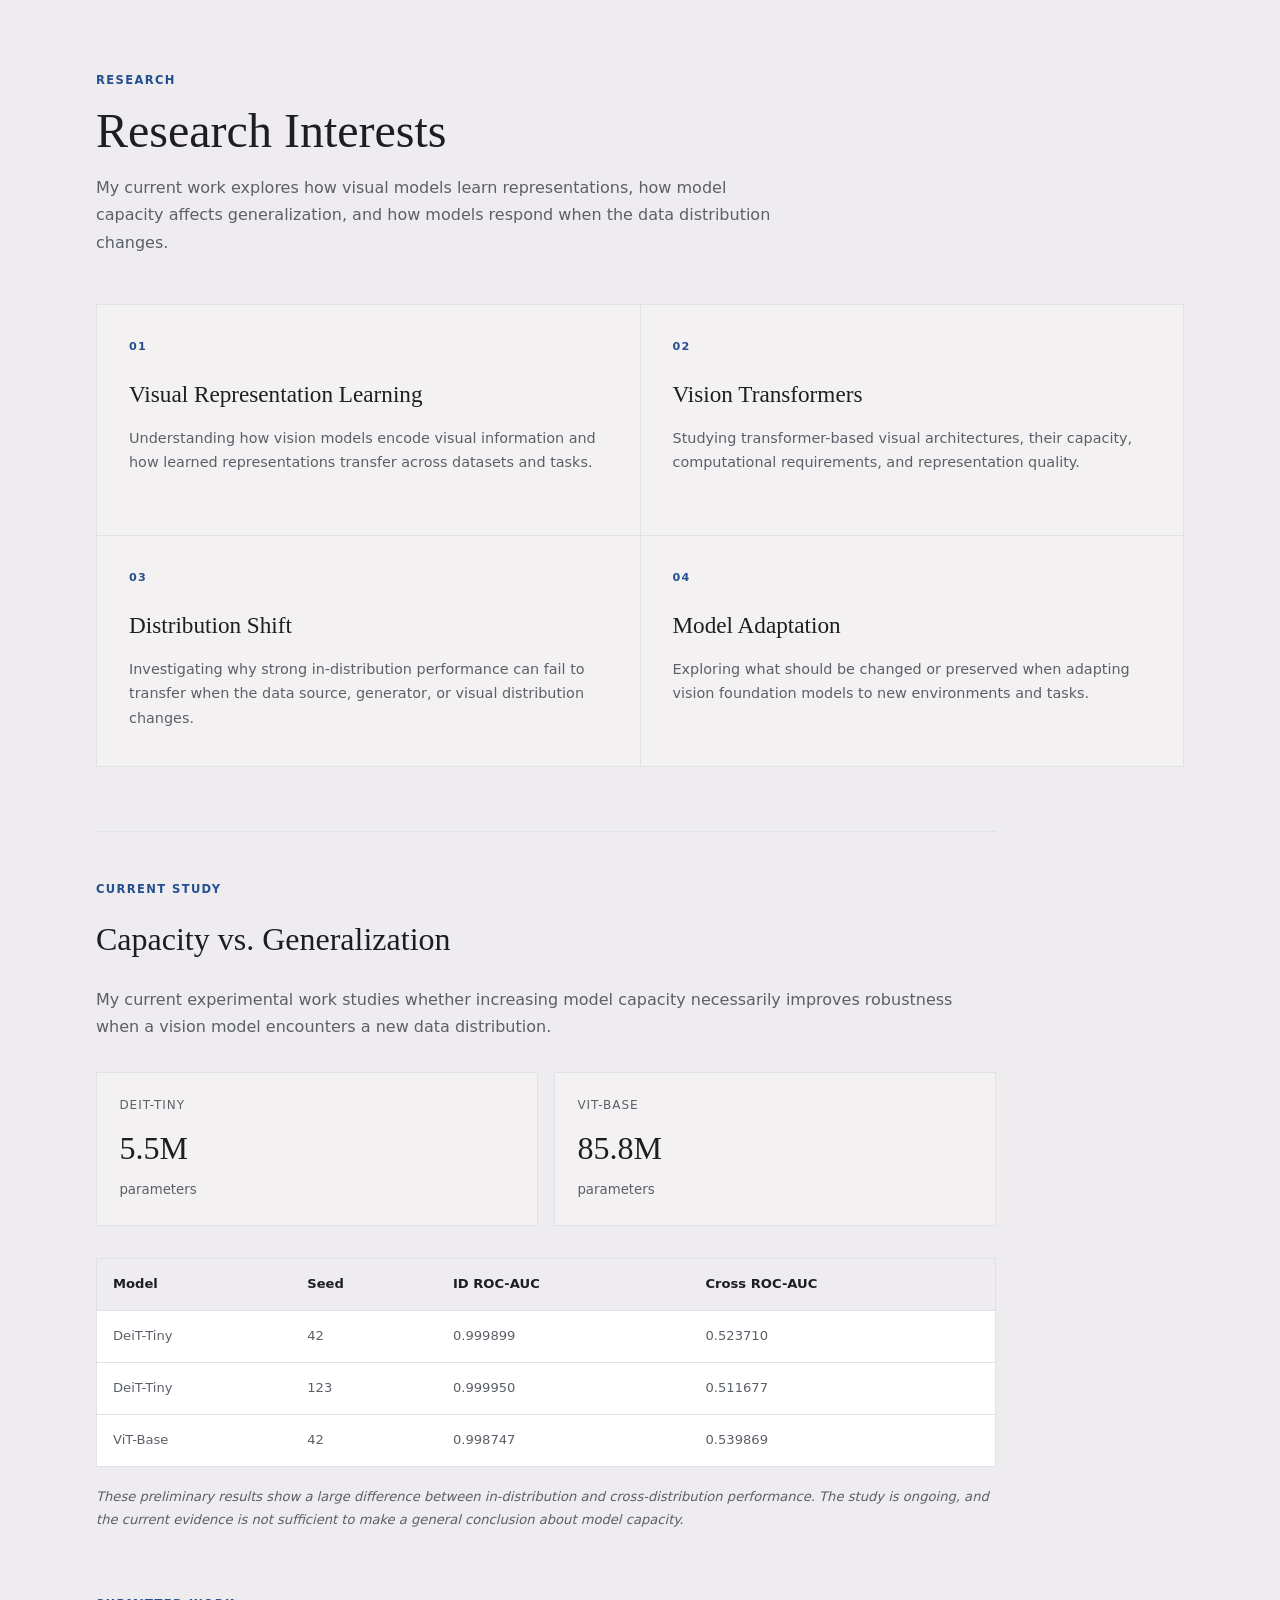
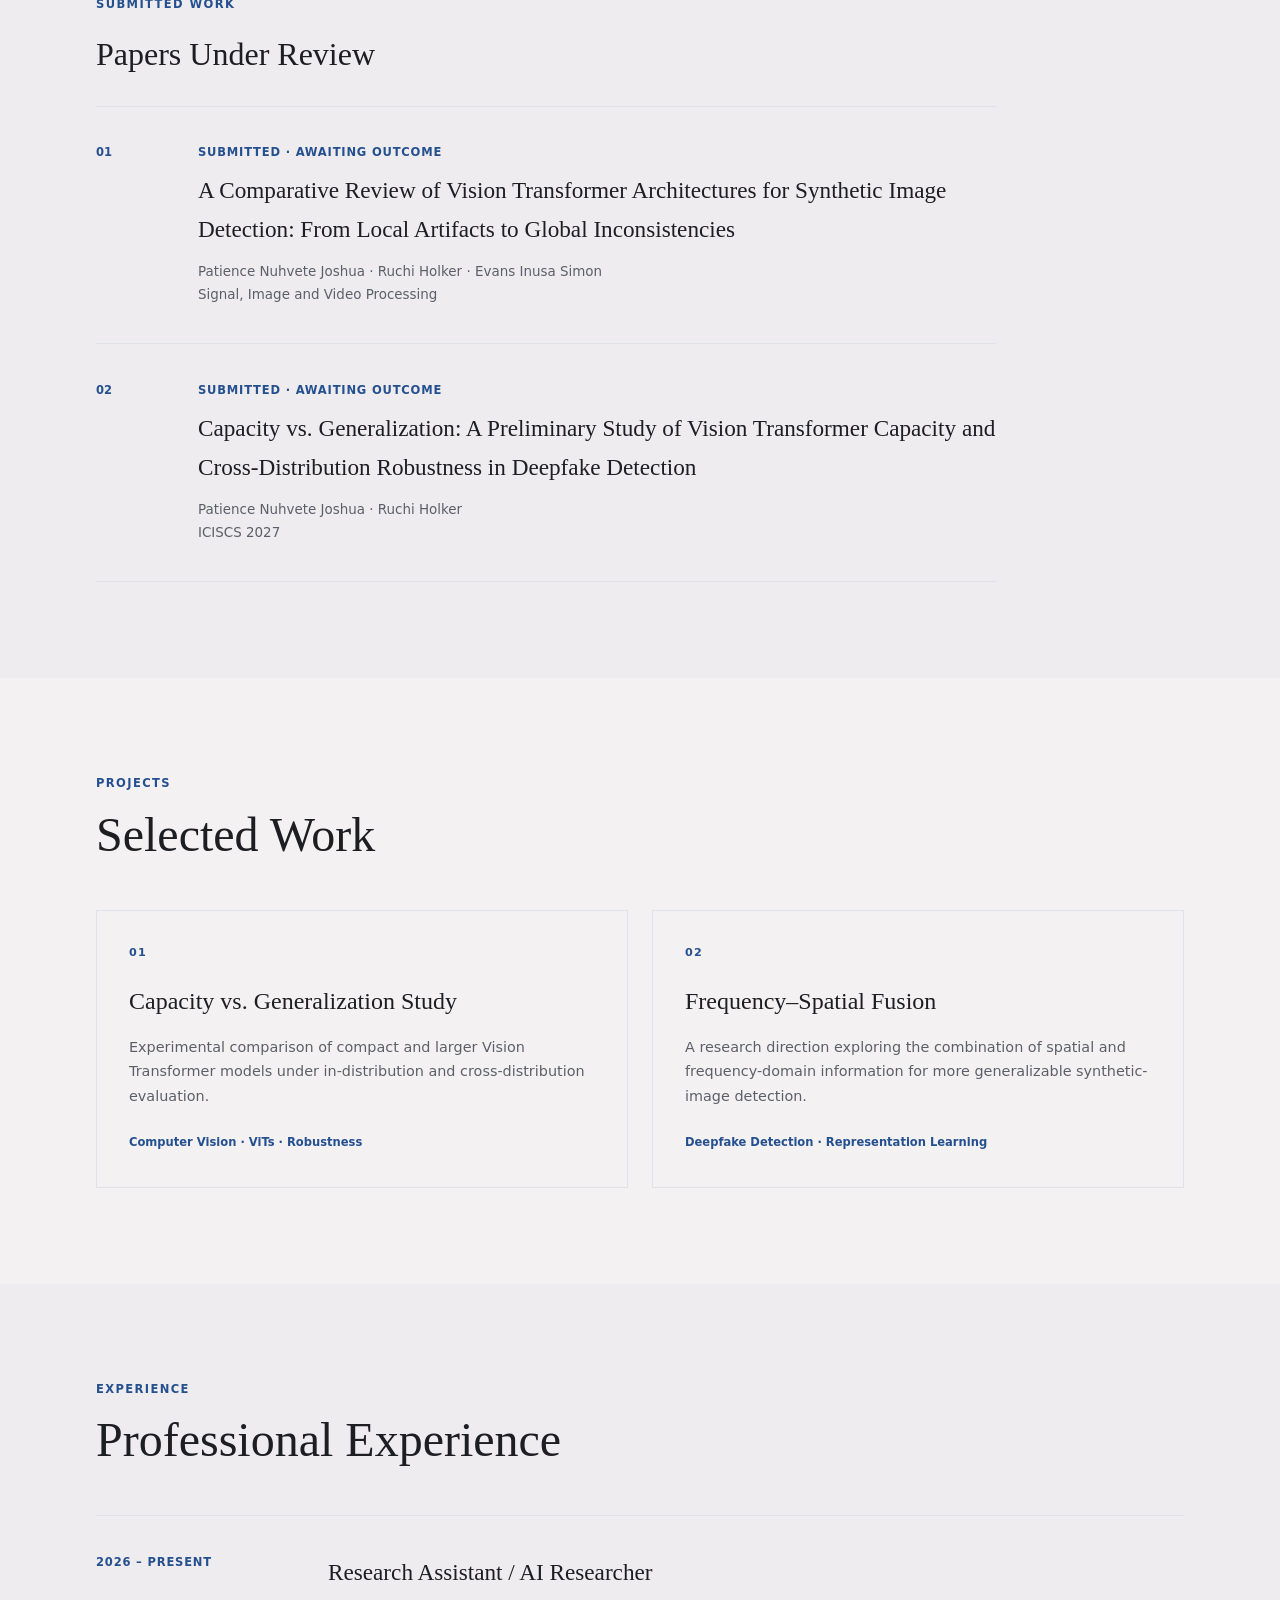
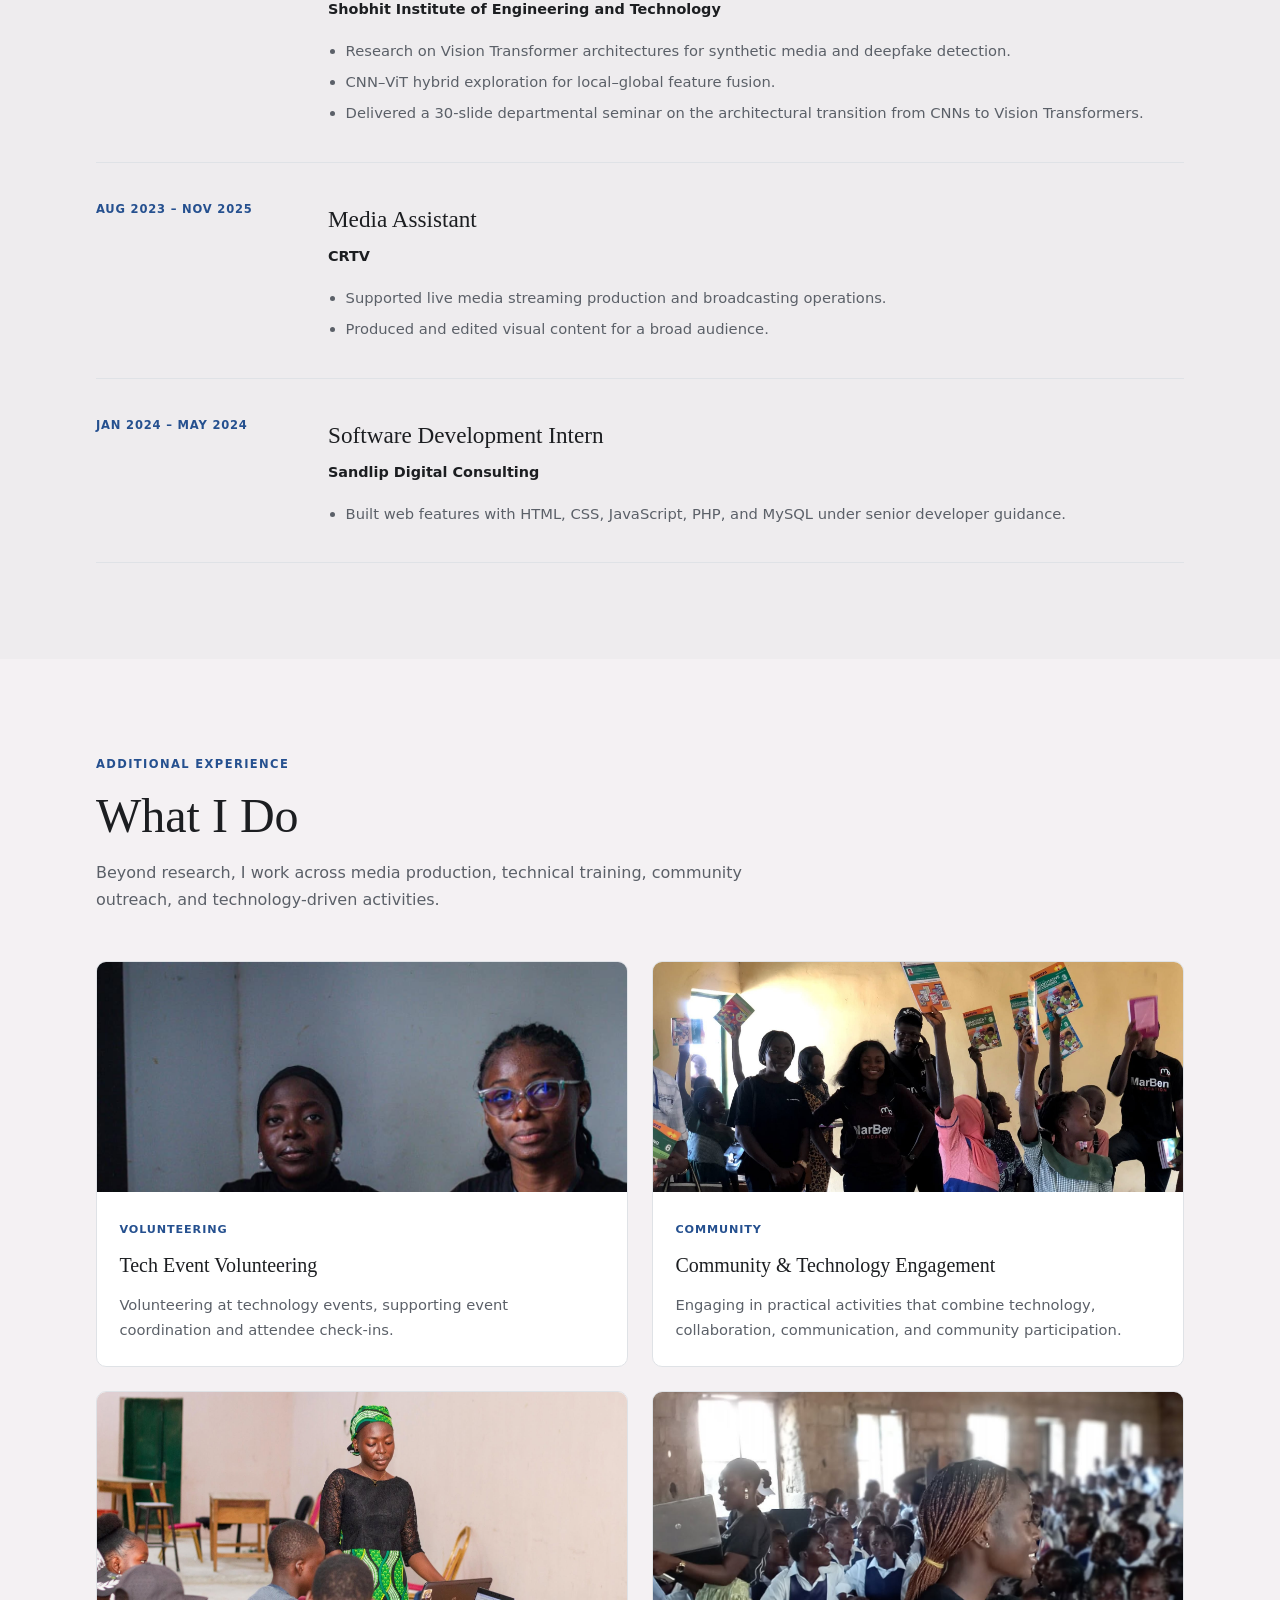
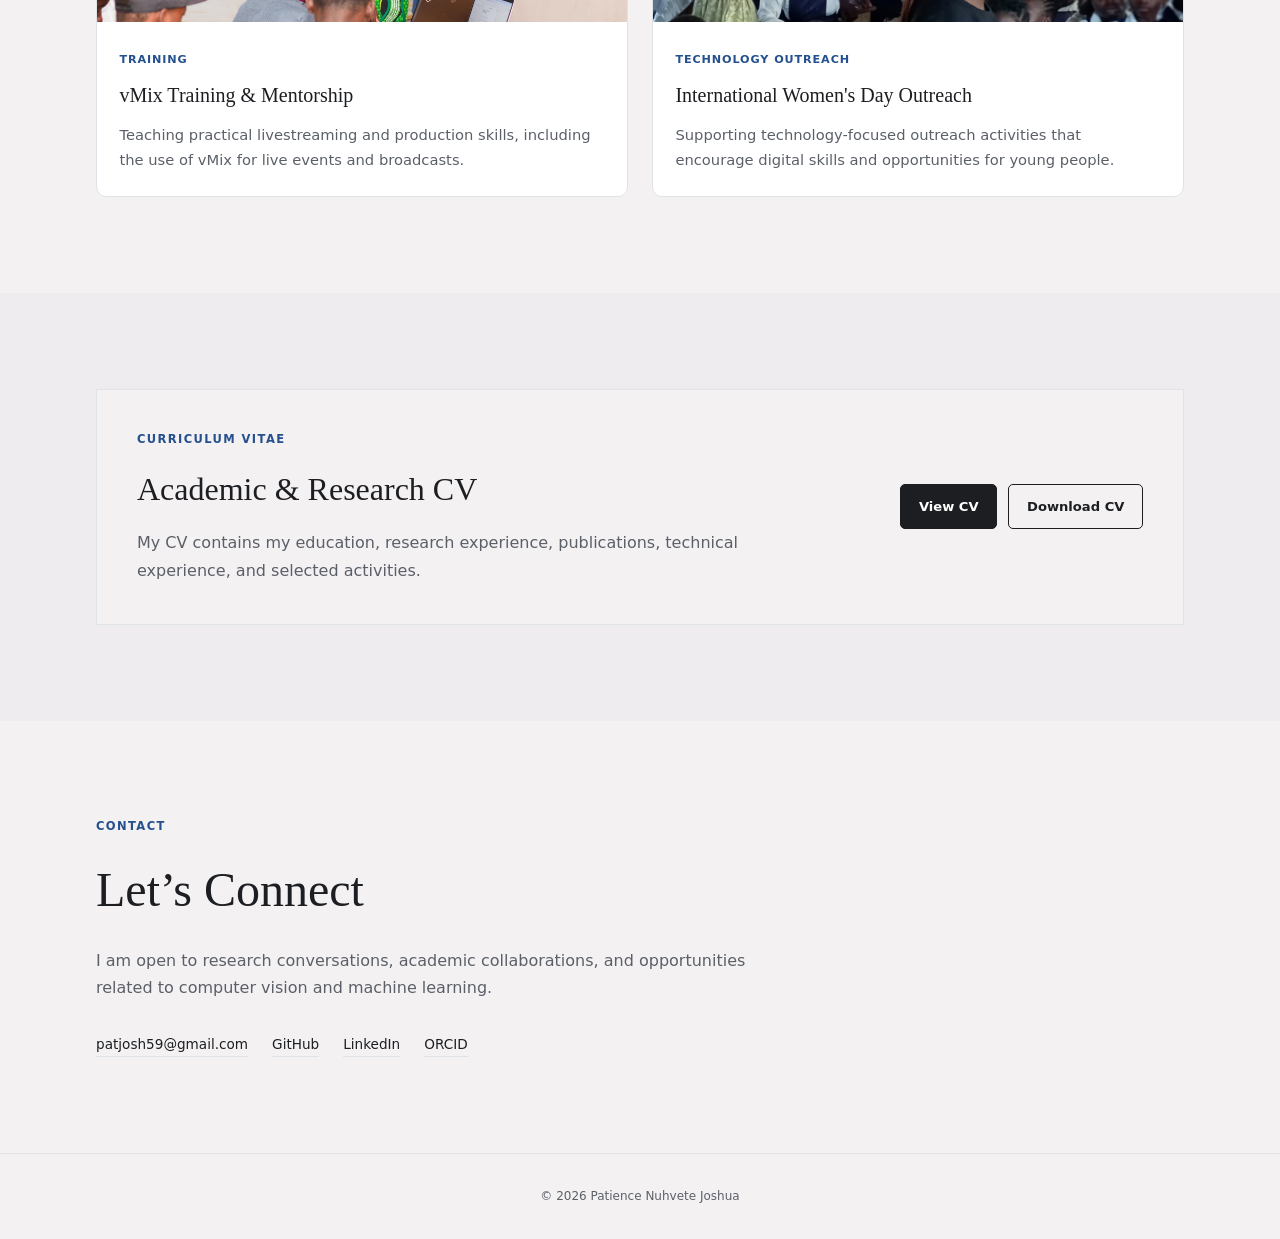
==== commit 8e4932b0: "Update styles" ====
--- a/index.html
+++ b/index.html
@@ -41,7 +41,6 @@
         <a href="#home">Home</a>
         <a href="#about">About</a>
         <a href="#research">Research</a>
-        <a href="#manuscripts">Manuscripts</a>
         <a href="#projects">Projects</a>
         <a href="#experience">Experience</a>
         <a href="#cv">CV</a>
@@ -418,102 +417,95 @@
 
         </div>
 
+
+        <!-- SUBMITTED PAPERS -->
+        <div class="research-outputs reveal">
+
+          <div class="study-heading">
+
+            <p class="eyebrow">Submitted Work</p>
+
+            <h3>
+              Papers Under Review
+            </h3>
+
+          </div>
+
+
+          <div class="publication-list">
+
+            <article class="pub">
+
+              <div class="pub-number">
+                01
+              </div>
+
+              <div>
+
+                <p class="pub-status">
+                  Submitted · Awaiting Outcome
+                </p>
+
+                <h3>
+                  A Comparative Review of Vision Transformer Architectures
+                  for Synthetic Image Detection: From Local Artifacts to
+                  Global Inconsistencies
+                </h3>
+
+                <p class="pub-authors">
+                  Patience Nuhvete Joshua · Ruchi Holker · Evans Inusa Simon
+                </p>
+
+                <p class="pub-venue">
+                  Signal, Image and Video Processing
+                </p>
+
+              </div>
+
+            </article>
+
+
+            <article class="pub">
+
+              <div class="pub-number">
+                02
+              </div>
+
+              <div>
+
+                <p class="pub-status">
+                  Submitted · Awaiting Outcome
+                </p>
+
+                <h3>
+                  Capacity vs. Generalization: A Preliminary Study of
+                  Vision Transformer Capacity and Cross-Distribution
+                  Robustness in Deepfake Detection
+                </h3>
+
+                <p class="pub-authors">
+                  Patience Nuhvete Joshua · Ruchi Holker
+                </p>
+
+                <p class="pub-venue">
+                  ICISCS 2027
+                </p>
+
+              </div>
+
+            </article>
+
+          </div>
+
+        </div>
+
       </div>
 
     </section>
 
 
-    <!-- MANUSCRIPTS -->
-    <section id="manuscripts" class="section">
-
-      <div class="wrap">
-
-        <div class="section-heading reveal">
-
-          <p class="eyebrow">Manuscripts</p>
-
-          <h2>Research in Progress</h2>
-
-          <p>
-            Selected manuscripts currently submitted and awaiting editorial
-            or conference outcomes.
-          </p>
-
-        </div>
-
-
-        <div class="publication-list">
-
-          <article class="pub reveal">
-
-            <div class="pub-number">
-              01
-            </div>
-
-            <div>
-
-              <p class="pub-status">
-                Submitted · Awaiting Outcome
-              </p>
-
-              <h3>
-                A Comparative Review of Vision Transformer Architectures
-                for Synthetic Image Detection: From Local Artifacts to
-                Global Inconsistencies
-              </h3>
-
-              <p class="pub-authors">
-                Patience Nuhvete Joshua · Ruchi Holker · Evans Inusa Simon
-              </p>
-
-              <p class="pub-venue">
-                Signal, Image and Video Processing
-              </p>
-
-            </div>
-
-          </article>
-
-
-          <article class="pub reveal reveal-delay-1">
-
-            <div class="pub-number">
-              02
-            </div>
-
-            <div>
-
-              <p class="pub-status">
-                Submitted · Awaiting Outcome
-              </p>
-
-              <h3>
-                Capacity vs. Generalization: A Preliminary Study of
-                Vision Transformer Capacity and Cross-Distribution
-                Robustness in Deepfake Detection
-              </h3>
-
-              <p class="pub-authors">
-                Patience Nuhvete Joshua · Ruchi Holker
-              </p>
-
-              <p class="pub-venue">
-                ICCISS 2027
-              </p>
-
-            </div>
-
-          </article>
-
-        </div>
-
-      </div>
-
-    </section>
-
-
     <!-- PROJECTS -->
-    <section id="projects" class="section section-alt">
+    <section id="projects" class="section">
 
       <div class="wrap">
 
@@ -577,7 +569,7 @@
 
 
     <!-- EXPERIENCE -->
-    <section id="experience" class="section">
+    <section id="experience" class="section section-alt">
 
       <div class="wrap">
 
@@ -677,7 +669,7 @@
 
 
     <!-- ACTIVITIES -->
-    <section id="activities" class="section section-alt">
+    <section id="activities" class="section">
 
       <div class="wrap">
 
@@ -847,7 +839,7 @@
 
 
     <!-- CV -->
-    <section id="cv" class="section">
+    <section id="cv" class="section section-alt">
 
       <div class="wrap">
 
--- a/style.css
+++ b/style.css
@@ -675,7 +675,20 @@
 }
 
 
-/* MANUSCRIPTS */
+/* SUBMITTED PAPERS (inside Research) */
+
+.research-outputs {
+  max-width: 900px;
+
+  margin-top: 4rem;
+}
+
+.research-outputs .study-heading h3 {
+  margin: 0 0 1.5rem;
+}
+
+
+/* PAPER LIST */
 
 .publication-list {
   border-top: 1px solid var(--line);
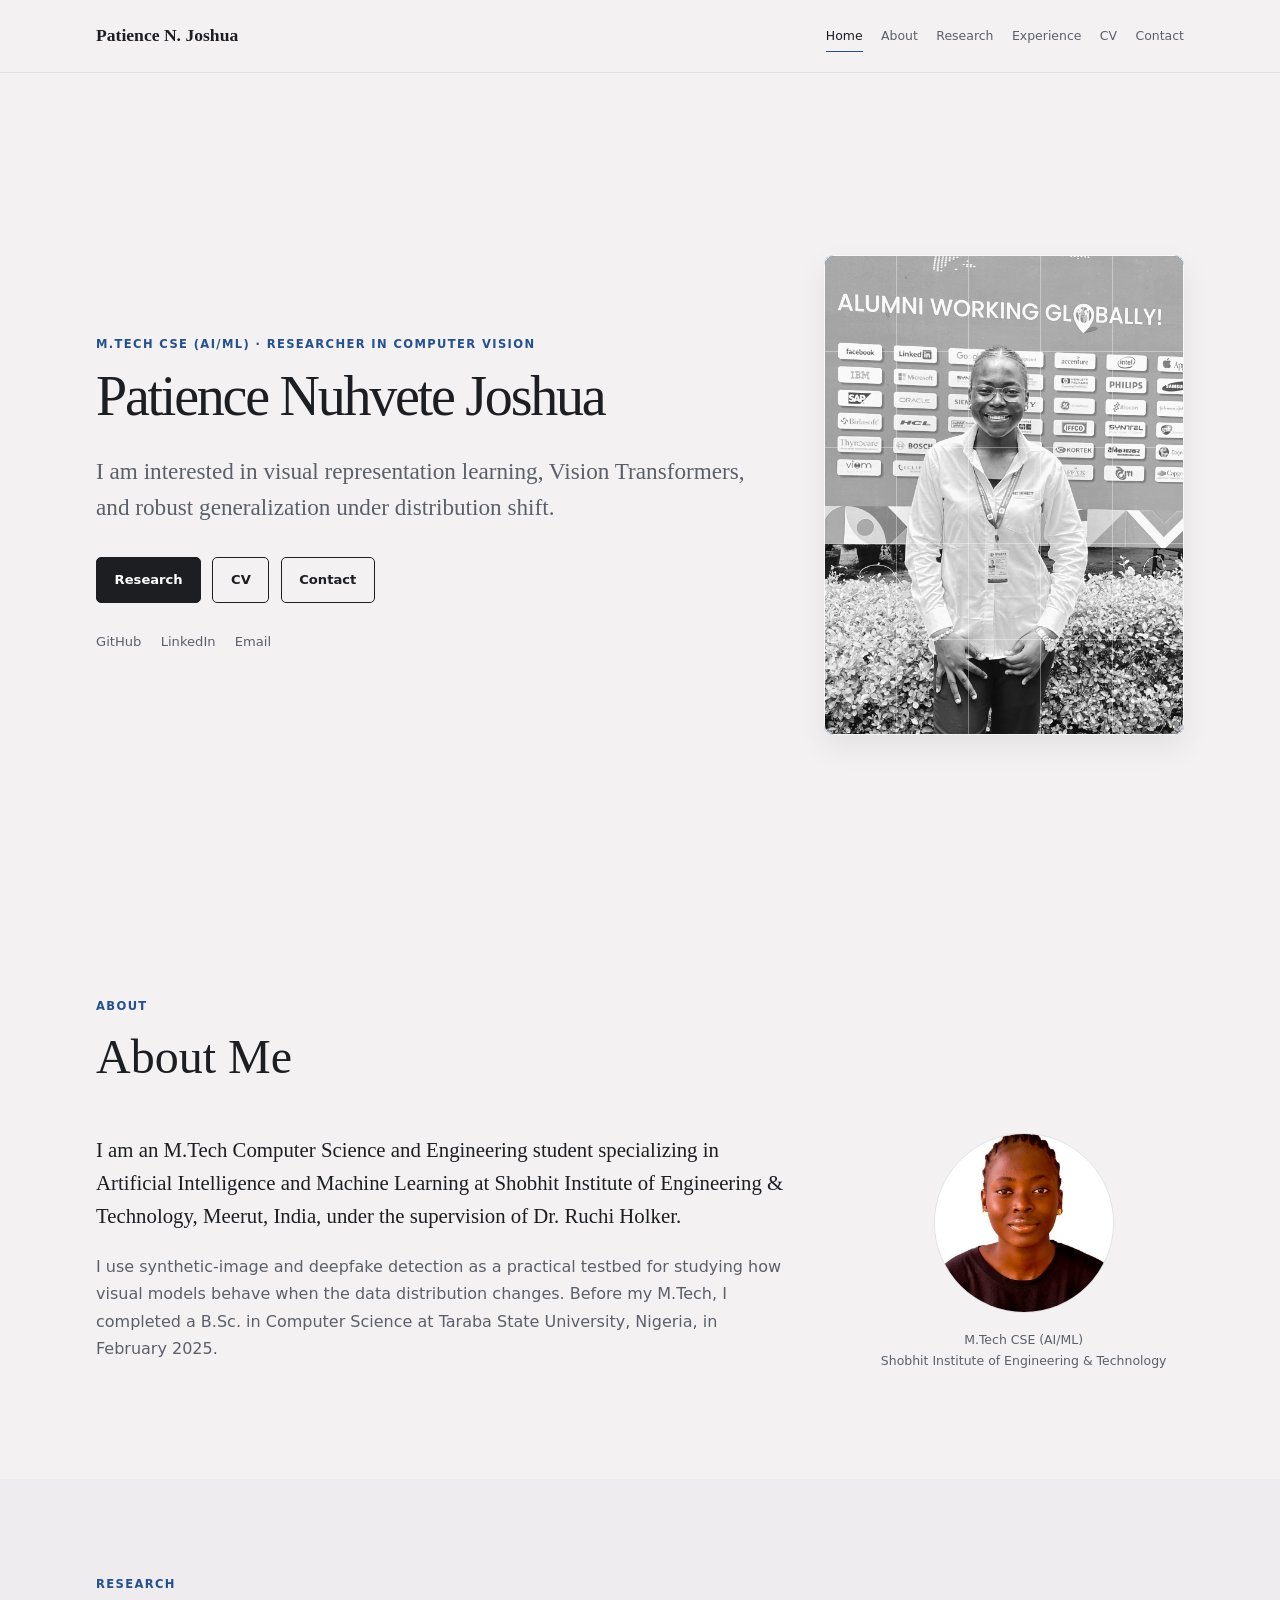
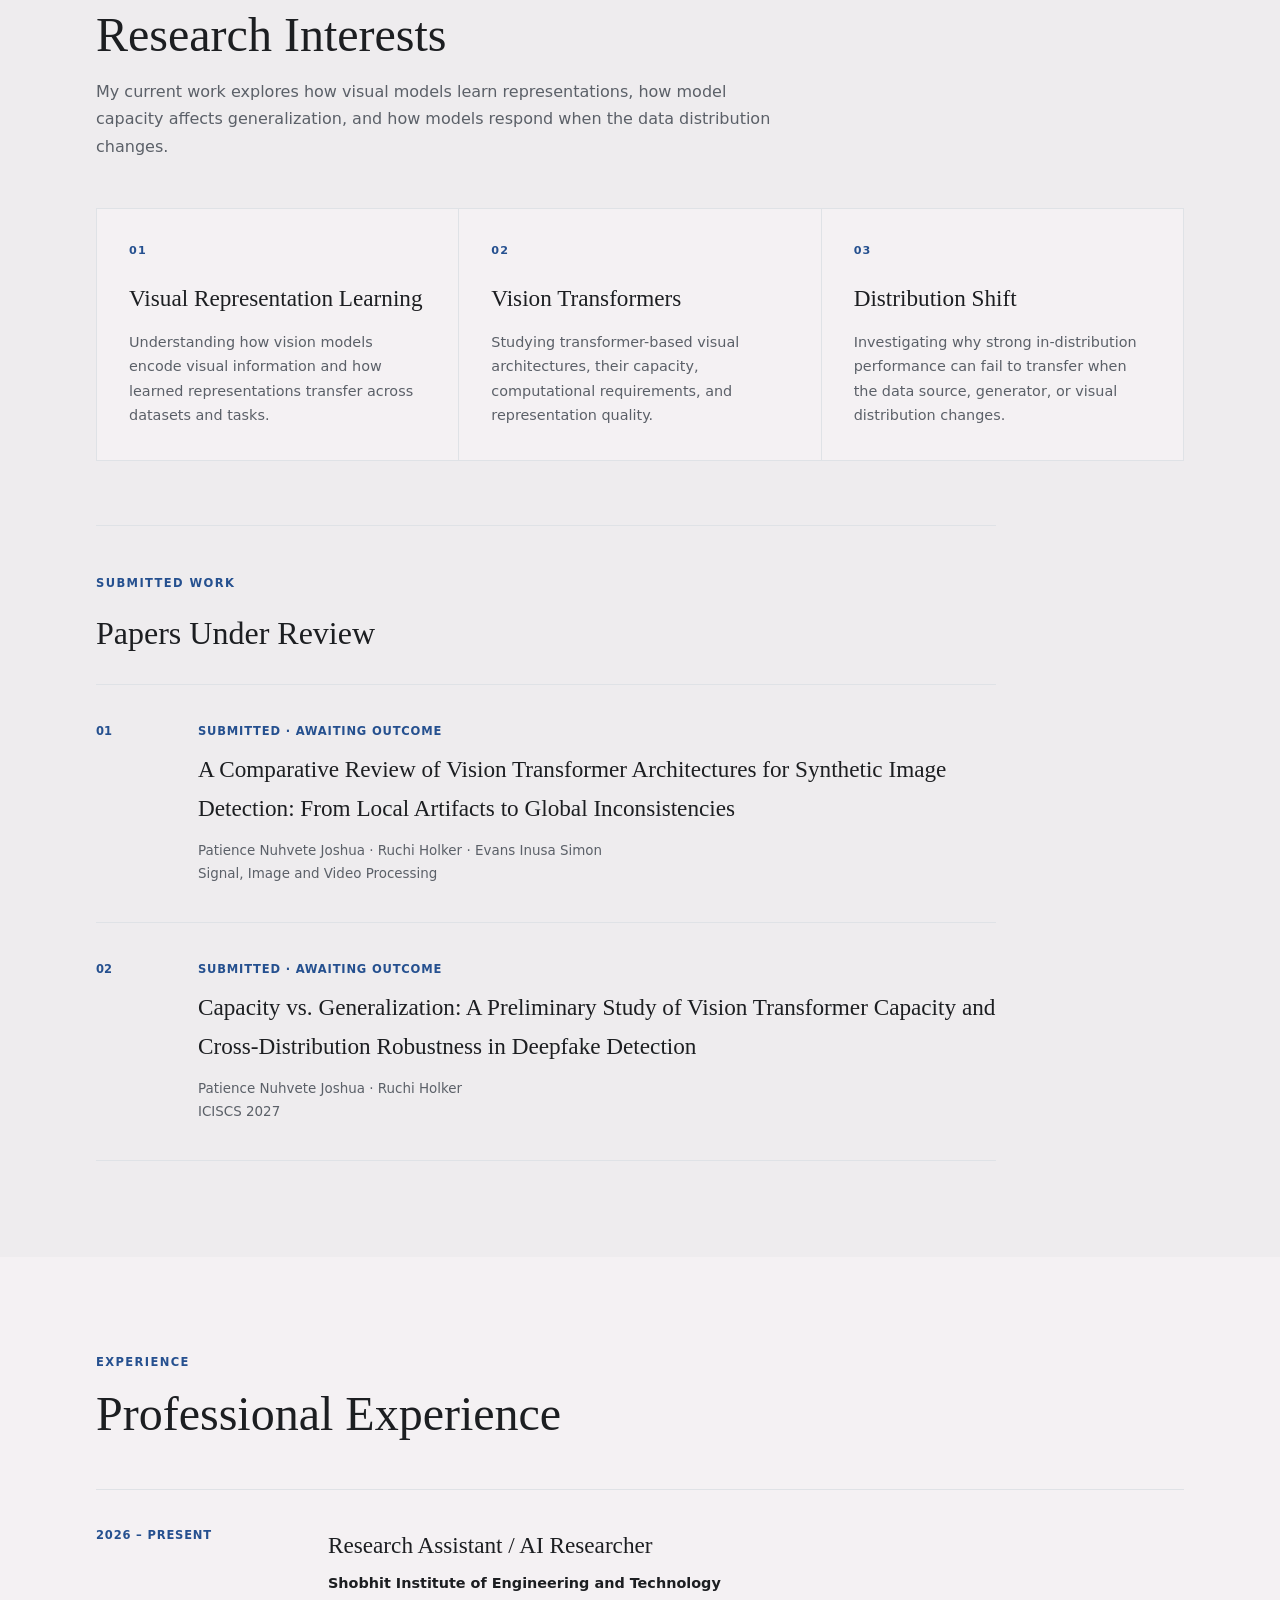
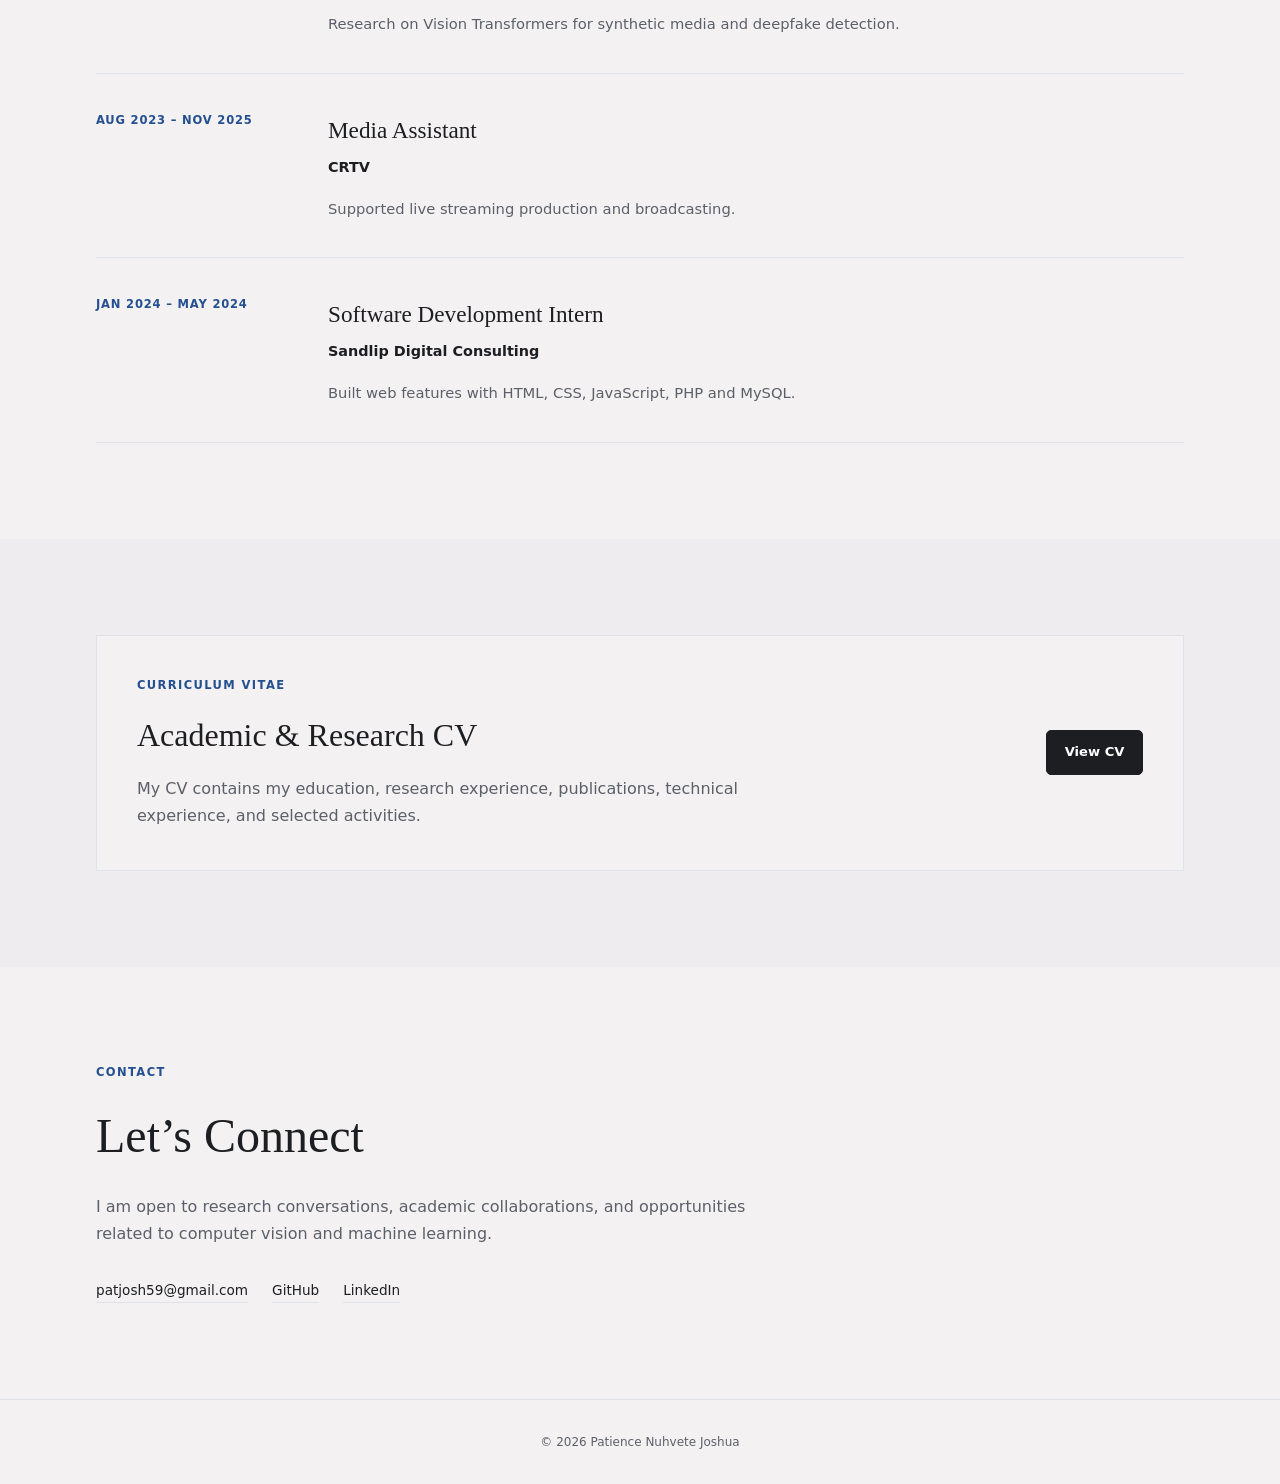
==== commit dcf5a547: "Remove ORCID and download button" ====
--- a/index.html
+++ b/index.html
@@ -41,7 +41,6 @@
         <a href="#home">Home</a>
         <a href="#about">About</a>
         <a href="#research">Research</a>
-        <a href="#projects">Projects</a>
         <a href="#experience">Experience</a>
         <a href="#cv">CV</a>
         <a href="#contact">Contact</a>
@@ -93,14 +92,6 @@
           </div>
 
           <div class="links reveal reveal-delay-4">
-
-            <a
-              href="https://scholar.google.com/"
-              target="_blank"
-              rel="noopener noreferrer"
-            >
-              Google Scholar
-            </a>
 
             <a
               href="https://github.com/PatJosh-Codes"
@@ -116,14 +107,6 @@
               rel="noopener noreferrer"
             >
               LinkedIn
-            </a>
-
-            <a
-              href="https://orcid.org/0009-0008-9416-284X"
-              target="_blank"
-              rel="noopener noreferrer"
-            >
-              ORCID
             </a>
 
             <a href="mailto:patjosh59@gmail.com">
@@ -178,20 +161,11 @@
             </p>
 
             <p>
-              My research interests are centered on visual representation
-              learning, Vision Transformers, model capacity, and robust
-              generalization under distribution shift.
-            </p>
-
-            <p>
               I use synthetic-image and deepfake detection as a practical
               testbed for studying how visual models behave when the data
-              distribution changes.
-            </p>
-
-            <p>
-              Before my M.Tech, I completed a B.Sc. in Computer Science
-              at Taraba State University, Nigeria, in February 2025.
+              distribution changes. Before my M.Tech, I completed a B.Sc.
+              in Computer Science at Taraba State University, Nigeria,
+              in February 2025.
             </p>
 
           </div>
@@ -294,127 +268,6 @@
 
           </article>
 
-
-          <article class="research-card reveal reveal-delay-3">
-
-            <span class="card-number">04</span>
-
-            <h3>
-              Model Adaptation
-            </h3>
-
-            <p>
-              Exploring what should be changed or preserved when adapting
-              vision foundation models to new environments and tasks.
-            </p>
-
-          </article>
-
-        </div>
-
-
-        <!-- CURRENT STUDY -->
-        <div class="research-study reveal">
-
-          <div class="study-heading">
-
-            <p class="eyebrow">Current Study</p>
-
-            <h3>
-              Capacity vs. Generalization
-            </h3>
-
-          </div>
-
-          <p>
-            My current experimental work studies whether increasing model
-            capacity necessarily improves robustness when a vision model
-            encounters a new data distribution.
-          </p>
-
-
-          <div class="model-comparison">
-
-            <div class="model-box">
-
-              <span class="model-label">
-                DeiT-Tiny
-              </span>
-
-              <strong>5.5M</strong>
-
-              <small>parameters</small>
-
-            </div>
-
-
-            <div class="model-box">
-
-              <span class="model-label">
-                ViT-Base
-              </span>
-
-              <strong>85.8M</strong>
-
-              <small>parameters</small>
-
-            </div>
-
-          </div>
-
-
-          <div class="table-wrap">
-
-            <table>
-
-              <thead>
-
-                <tr>
-                  <th>Model</th>
-                  <th>Seed</th>
-                  <th>ID ROC-AUC</th>
-                  <th>Cross ROC-AUC</th>
-                </tr>
-
-              </thead>
-
-              <tbody>
-
-                <tr>
-                  <td>DeiT-Tiny</td>
-                  <td>42</td>
-                  <td>0.999899</td>
-                  <td>0.523710</td>
-                </tr>
-
-                <tr>
-                  <td>DeiT-Tiny</td>
-                  <td>123</td>
-                  <td>0.999950</td>
-                  <td>0.511677</td>
-                </tr>
-
-                <tr>
-                  <td>ViT-Base</td>
-                  <td>42</td>
-                  <td>0.998747</td>
-                  <td>0.539869</td>
-                </tr>
-
-              </tbody>
-
-            </table>
-
-          </div>
-
-
-          <p class="research-note">
-            These preliminary results show a large difference between
-            in-distribution and cross-distribution performance. The study
-            is ongoing, and the current evidence is not sufficient to make
-            a general conclusion about model capacity.
-          </p>
-
         </div>
 
 
@@ -504,72 +357,8 @@
     </section>
 
 
-    <!-- PROJECTS -->
-    <section id="projects" class="section">
-
-      <div class="wrap">
-
-        <div class="section-heading reveal">
-
-          <p class="eyebrow">Projects</p>
-
-          <h2>Selected Work</h2>
-
-        </div>
-
-
-        <div class="project-grid">
-
-          <article class="project-card reveal">
-
-            <span class="card-number">01</span>
-
-            <h3>
-              Capacity vs. Generalization Study
-            </h3>
-
-            <p>
-              Experimental comparison of compact and larger Vision
-              Transformer models under in-distribution and
-              cross-distribution evaluation.
-            </p>
-
-            <span class="project-meta">
-              Computer Vision · ViTs · Robustness
-            </span>
-
-          </article>
-
-
-          <article class="project-card reveal reveal-delay-1">
-
-            <span class="card-number">02</span>
-
-            <h3>
-              Frequency–Spatial Fusion
-            </h3>
-
-            <p>
-              A research direction exploring the combination of spatial
-              and frequency-domain information for more generalizable
-              synthetic-image detection.
-            </p>
-
-            <span class="project-meta">
-              Deepfake Detection · Representation Learning
-            </span>
-
-          </article>
-
-        </div>
-
-      </div>
-
-    </section>
-
-
     <!-- EXPERIENCE -->
-    <section id="experience" class="section section-alt">
+    <section id="experience" class="section">
 
       <div class="wrap">
 
@@ -596,19 +385,10 @@
                 Shobhit Institute of Engineering and Technology
               </p>
 
-              <ul>
-                <li>
-                  Research on Vision Transformer architectures for
-                  synthetic media and deepfake detection.
-                </li>
-                <li>
-                  CNN–ViT hybrid exploration for local–global feature fusion.
-                </li>
-                <li>
-                  Delivered a 30-slide departmental seminar on the
-                  architectural transition from CNNs to Vision Transformers.
-                </li>
-              </ul>
+              <p class="job-summary">
+                Research on Vision Transformers for synthetic media and
+                deepfake detection.
+              </p>
 
             </div>
 
@@ -625,15 +405,9 @@
 
               <p class="job-org">CRTV</p>
 
-              <ul>
-                <li>
-                  Supported live media streaming production and
-                  broadcasting operations.
-                </li>
-                <li>
-                  Produced and edited visual content for a broad audience.
-                </li>
-              </ul>
+              <p class="job-summary">
+                Supported live streaming production and broadcasting.
+              </p>
 
             </div>
 
@@ -650,186 +424,13 @@
 
               <p class="job-org">Sandlip Digital Consulting</p>
 
-              <ul>
-                <li>
-                  Built web features with HTML, CSS, JavaScript, PHP, and
-                  MySQL under senior developer guidance.
-                </li>
-              </ul>
+              <p class="job-summary">
+                Built web features with HTML, CSS, JavaScript, PHP and MySQL.
+              </p>
 
             </div>
 
           </article>
-
-        </div>
-
-      </div>
-
-    </section>
-
-
-    <!-- ACTIVITIES -->
-    <section id="activities" class="section">
-
-      <div class="wrap">
-
-        <div class="section-heading reveal">
-
-          <p class="eyebrow">
-            Additional Experience
-          </p>
-
-          <h2>
-            What I Do
-          </h2>
-
-          <p>
-            Beyond research, I work across media production, technical
-            training, community outreach, and technology-driven activities.
-          </p>
-
-        </div>
-
-
-        <div class="experience-grid">
-
-
-          <!-- FIRST VOLUNTEERING -->
-
-          <article class="experience-card reveal">
-
-            <div class="experience-image">
-
-              <img
-                class="img-top"
-                src="assets/images/volunteering.jpeg"
-                alt="Volunteers at a technology event check-in table with lanyards and badges"
-                loading="lazy"
-              >
-
-            </div>
-
-            <div class="experience-content">
-
-              <span class="experience-tag">
-                Volunteering
-              </span>
-
-              <h3>
-                Tech Event Volunteering
-              </h3>
-
-              <p>
-                Volunteering at technology events, supporting event
-                coordination and attendee check-ins.
-              </p>
-
-            </div>
-
-          </article>
-
-
-          <!-- MARBEN -->
-
-          <article class="experience-card reveal reveal-delay-1">
-
-            <div class="experience-image">
-
-              <img
-                src="assets/images/marben.jpg"
-                alt="Community and technology engagement"
-                loading="lazy"
-              >
-
-            </div>
-
-            <div class="experience-content">
-
-              <span class="experience-tag">
-                Community
-              </span>
-
-              <h3>
-                Community & Technology Engagement
-              </h3>
-
-              <p>
-                Engaging in practical activities that combine technology,
-                collaboration, communication, and community participation.
-              </p>
-
-            </div>
-
-          </article>
-
-
-          <!-- VMIX CLASS -->
-
-          <article class="experience-card reveal reveal-delay-2">
-
-            <div class="experience-image">
-
-              <img
-                src="assets/images/vmix-class.jpg"
-                alt="vMix training class"
-                loading="lazy"
-              >
-
-            </div>
-
-            <div class="experience-content">
-
-              <span class="experience-tag">
-                Training
-              </span>
-
-              <h3>
-                vMix Training & Mentorship
-              </h3>
-
-              <p>
-                Teaching practical livestreaming and production skills,
-                including the use of vMix for live events and broadcasts.
-              </p>
-
-            </div>
-
-          </article>
-
-
-          <!-- IWD DAY -->
-
-          <article class="experience-card reveal reveal-delay-3">
-
-            <div class="experience-image">
-
-              <img
-                src="assets/images/iwd%20day.jpg"
-                alt="International Women's Day technology outreach"
-                loading="lazy"
-              >
-
-            </div>
-
-            <div class="experience-content">
-
-              <span class="experience-tag">
-                Technology Outreach
-              </span>
-
-              <h3>
-                International Women's Day Outreach
-              </h3>
-
-              <p>
-                Supporting technology-focused outreach activities that
-                encourage digital skills and opportunities for young people.
-              </p>
-
-            </div>
-
-          </article>
-
 
         </div>
 
@@ -874,14 +475,6 @@
               View CV
             </a>
 
-            <a
-              class="btn secondary"
-              href="assets/Patience_Nuhvete_Joshua_..CV.pdf"
-              download
-            >
-              Download CV
-            </a>
-
           </div>
 
         </div>
@@ -934,14 +527,6 @@
               LinkedIn
             </a>
 
-            <a
-              href="https://orcid.org/0009-0008-9416-284X"
-              target="_blank"
-              rel="noopener noreferrer"
-            >
-              ORCID
-            </a>
-
           </div>
 
         </div>
--- a/style.css
+++ b/style.css
@@ -502,7 +502,7 @@
 .research-grid {
   display: grid;
 
-  grid-template-columns: repeat(2, minmax(0, 1fr));
+  grid-template-columns: repeat(3, minmax(0, 1fr));
 
   gap: 1px;
 
@@ -554,137 +554,24 @@
 }
 
 
-/* RESEARCH STUDY */
-
-.research-study {
-  max-width: 900px;
-
-  padding-top: 3rem;
-
-  border-top: 1px solid var(--line);
-}
-
-.study-heading h3 {
-  margin: 0 0 1.2rem;
-
-  font-family: var(--serif);
-
-  font-size: 2rem;
-
-  font-weight: 500;
-}
-
-.research-study > p {
-  color: var(--muted);
-}
-
-.model-comparison {
-  display: grid;
-
-  grid-template-columns: repeat(2, minmax(0, 1fr));
-
-  gap: 1rem;
-
-  margin: 2rem 0;
-}
-
-.model-box {
-  padding: 1.4rem;
-
-  border: 1px solid var(--line);
-
-  background: var(--bg);
-}
-
-.model-label {
-  display: block;
-
-  margin-bottom: 0.3rem;
-
-  color: var(--muted);
-
-  font-size: 0.75rem;
-
-  text-transform: uppercase;
-
-  letter-spacing: 0.08em;
-}
-
-.model-box strong {
-  display: block;
-
-  font-family: var(--serif);
-
-  font-size: 2rem;
-
-  font-weight: 500;
-}
-
-.model-box small {
-  color: var(--muted);
-}
-
-
-/* TABLE */
-
-.table-wrap {
-  width: 100%;
-
-  overflow-x: auto;
-
-  border: 1px solid var(--line);
-}
-
-table {
-  width: 100%;
-
-  border-collapse: collapse;
-
-  background: var(--surface);
-}
-
-th,
-td {
-  padding: 0.9rem 1rem;
-
-  border-bottom: 1px solid var(--line);
-
-  text-align: left;
-
-  font-size: 0.82rem;
-}
-
-th {
-  background: #eeecee;
-}
-
-td {
-  color: var(--muted);
-}
-
-tr:last-child td {
-  border-bottom: none;
-}
-
-.research-note {
-  margin-top: 1.2rem;
-
-  font-size: 0.82rem;
-
-  font-style: italic;
-}
-
-
 /* SUBMITTED PAPERS (inside Research) */
 
 .research-outputs {
   max-width: 900px;
 
-  margin-top: 4rem;
-}
-
-.research-outputs .study-heading h3 {
+  padding-top: 3rem;
+
+  border-top: 1px solid var(--line);
+}
+
+.study-heading h3 {
   margin: 0 0 1.5rem;
+
+  font-family: var(--serif);
+
+  font-size: 2rem;
+
+  font-weight: 500;
 }
 
 
@@ -750,169 +637,6 @@
 }
 
 
-/* PROJECTS */
-
-.project-grid {
-  display: grid;
-
-  grid-template-columns: repeat(2, minmax(0, 1fr));
-
-  gap: 1.5rem;
-}
-
-.project-card {
-  padding: 2rem;
-
-  border: 1px solid var(--line);
-
-  background: var(--bg);
-
-  transition: transform 0.25s ease;
-}
-
-.project-card:hover {
-  transform: translateY(-4px);
-}
-
-.project-card h3 {
-  margin: 0 0 0.8rem;
-
-  font-family: var(--serif);
-
-  font-size: 1.5rem;
-
-  font-weight: 500;
-}
-
-.project-card p {
-  margin: 0 0 1.2rem;
-
-  color: var(--muted);
-
-  font-size: 0.9rem;
-}
-
-.project-meta {
-  color: var(--accent);
-
-  font-size: 0.72rem;
-
-  font-weight: 700;
-}
-
-
-/* =========================================================
-   EXPERIENCE (image cards)
-========================================================= */
-
-.experience-grid {
-  display: grid;
-
-  grid-template-columns: repeat(2, minmax(0, 1fr));
-
-  gap: 1.5rem;
-
-  margin-top: 2.5rem;
-}
-
-.experience-card {
-  overflow: hidden;
-
-  border: 1px solid var(--line);
-
-  border-radius: 10px;
-
-  background: var(--surface);
-
-  transition:
-    transform 0.25s ease,
-    box-shadow 0.25s ease;
-}
-
-.experience-card:hover {
-  transform: translateY(-5px);
-
-  box-shadow: 0 12px 30px rgba(0, 0, 0, 0.07);
-}
-
-
-/* IMAGES */
-
-.experience-image {
-  width: 100%;
-
-  height: 230px;
-
-  overflow: hidden;
-
-  background: #e9ebee;
-}
-
-.experience-image img {
-  width: 100%;
-
-  height: 100%;
-
-  display: block;
-
-  object-fit: cover;
-
-  transition: transform 0.45s ease;
-}
-
-.experience-card:hover .experience-image img {
-  transform: scale(1.04);
-}
-
-/* Keep the top of the photo (faces) visible */
-.experience-image img.img-top {
-  object-position: center top;
-}
-
-
-/* EXPERIENCE TEXT */
-
-.experience-content {
-  padding: 1.35rem 1.4rem 1.5rem;
-}
-
-.experience-tag {
-  display: inline-block;
-
-  margin-bottom: 0.55rem;
-
-  color: var(--accent);
-
-  font-size: 0.7rem;
-
-  font-weight: 700;
-
-  letter-spacing: 0.08em;
-
-  text-transform: uppercase;
-}
-
-.experience-content h3 {
-  margin: 0 0 0.65rem;
-
-  font-family: var(--serif);
-
-  font-size: 1.25rem;
-
-  font-weight: 500;
-}
-
-.experience-content p {
-  margin: 0;
-
-  color: var(--muted);
-
-  font-size: 0.92rem;
-
-  line-height: 1.7;
-}
-
-
 /* PROFESSIONAL EXPERIENCE */
 
 .timeline {
@@ -965,18 +689,12 @@
   font-weight: 600;
 }
 
-.job-body ul {
+.job-summary {
   margin: 0;
 
-  padding-left: 1.1rem;
-
   color: var(--muted);
 
   font-size: 0.92rem;
-}
-
-.job-body li + li {
-  margin-top: 0.4rem;
 }
 
 
@@ -1279,12 +997,8 @@
     grid-template-columns: 1fr;
   }
 
-  .project-grid {
-    grid-template-columns: 1fr;
-  }
-
-  .experience-grid {
-    grid-template-columns: 1fr;
+  .research-card {
+    min-height: 0;
   }
 
   .job {
@@ -1293,10 +1007,6 @@
     gap: 0.7rem;
   }
 
-  .experience-image {
-    height: 250px;
-  }
-
   .cv-box {
     flex-direction: column;
 
@@ -1334,22 +1044,10 @@
     gap: 0.8rem 1rem;
   }
 
-  .model-comparison {
-    grid-template-columns: 1fr;
-  }
-
   .pub {
     grid-template-columns: 1fr;
 
     gap: 0.7rem;
-  }
-
-  .experience-image {
-    height: 210px;
-  }
-
-  .experience-content {
-    padding: 1.15rem;
   }
 
   .cv-box {
